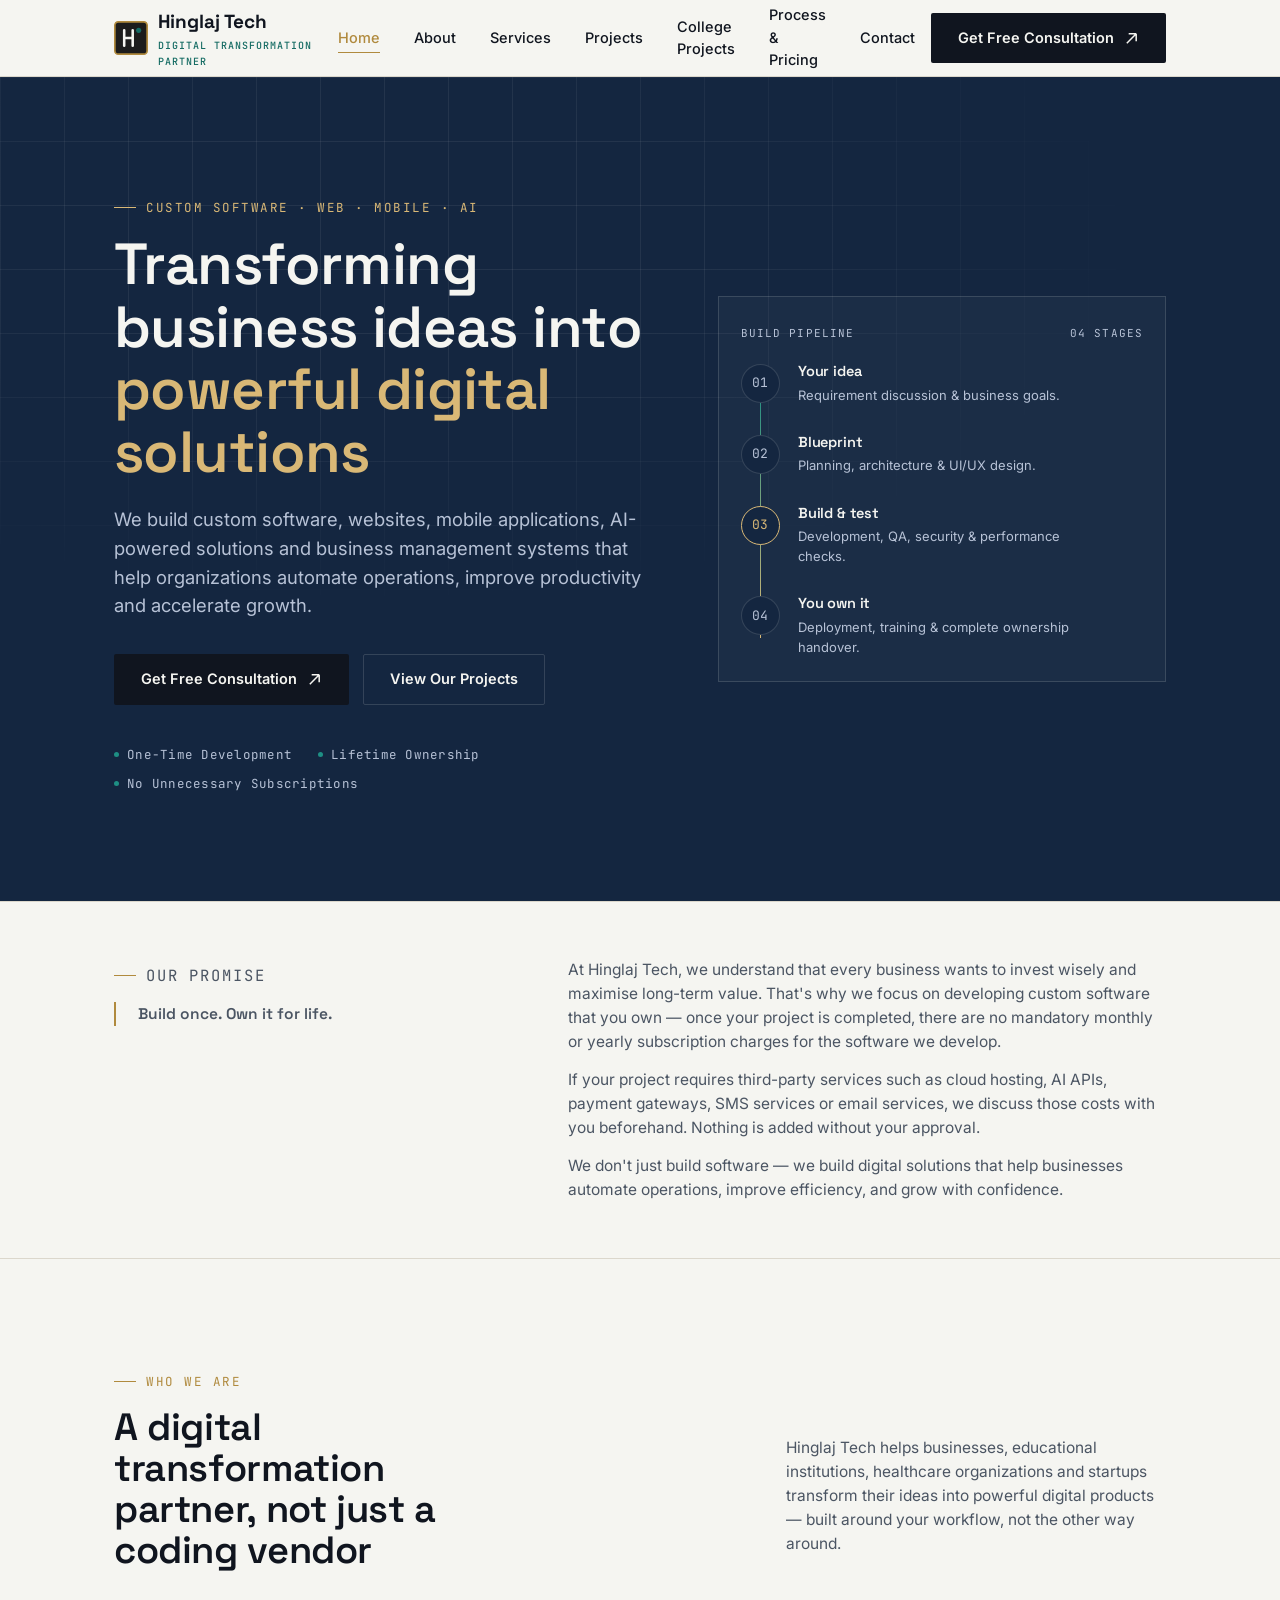
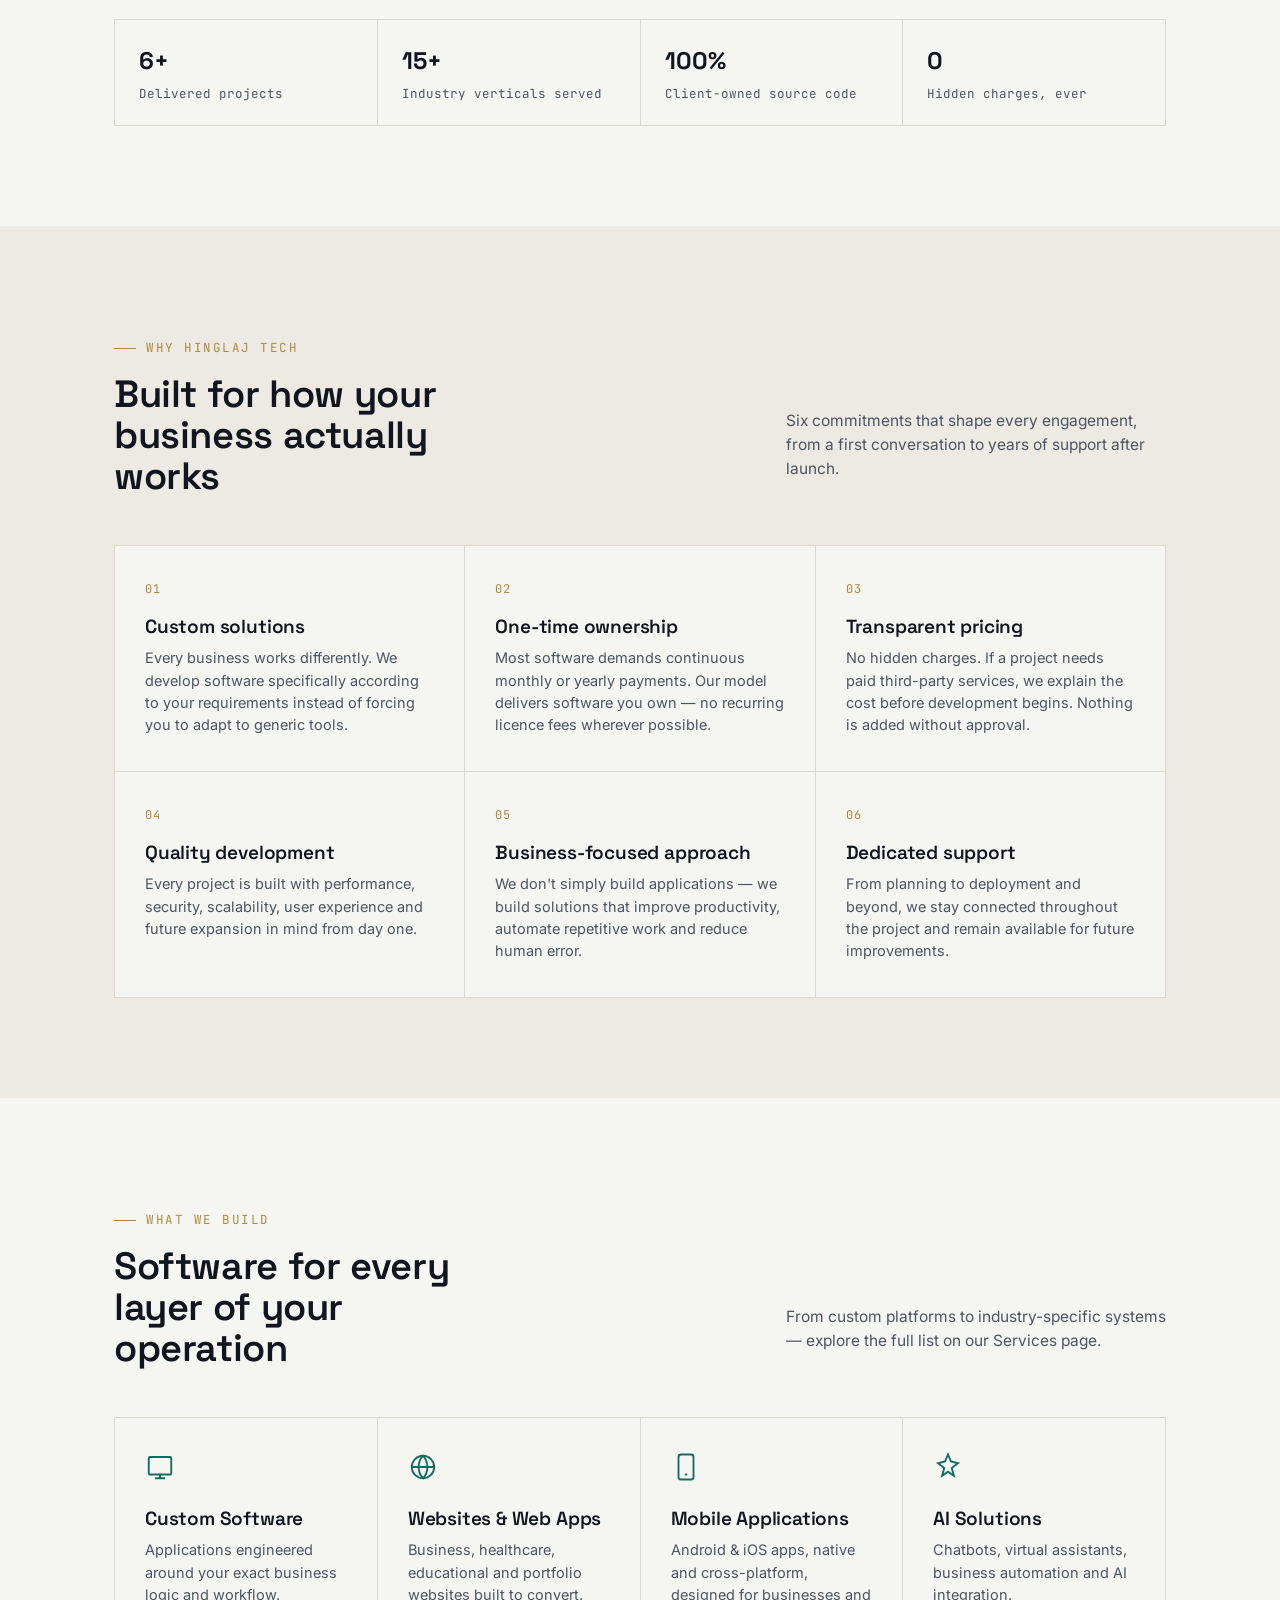
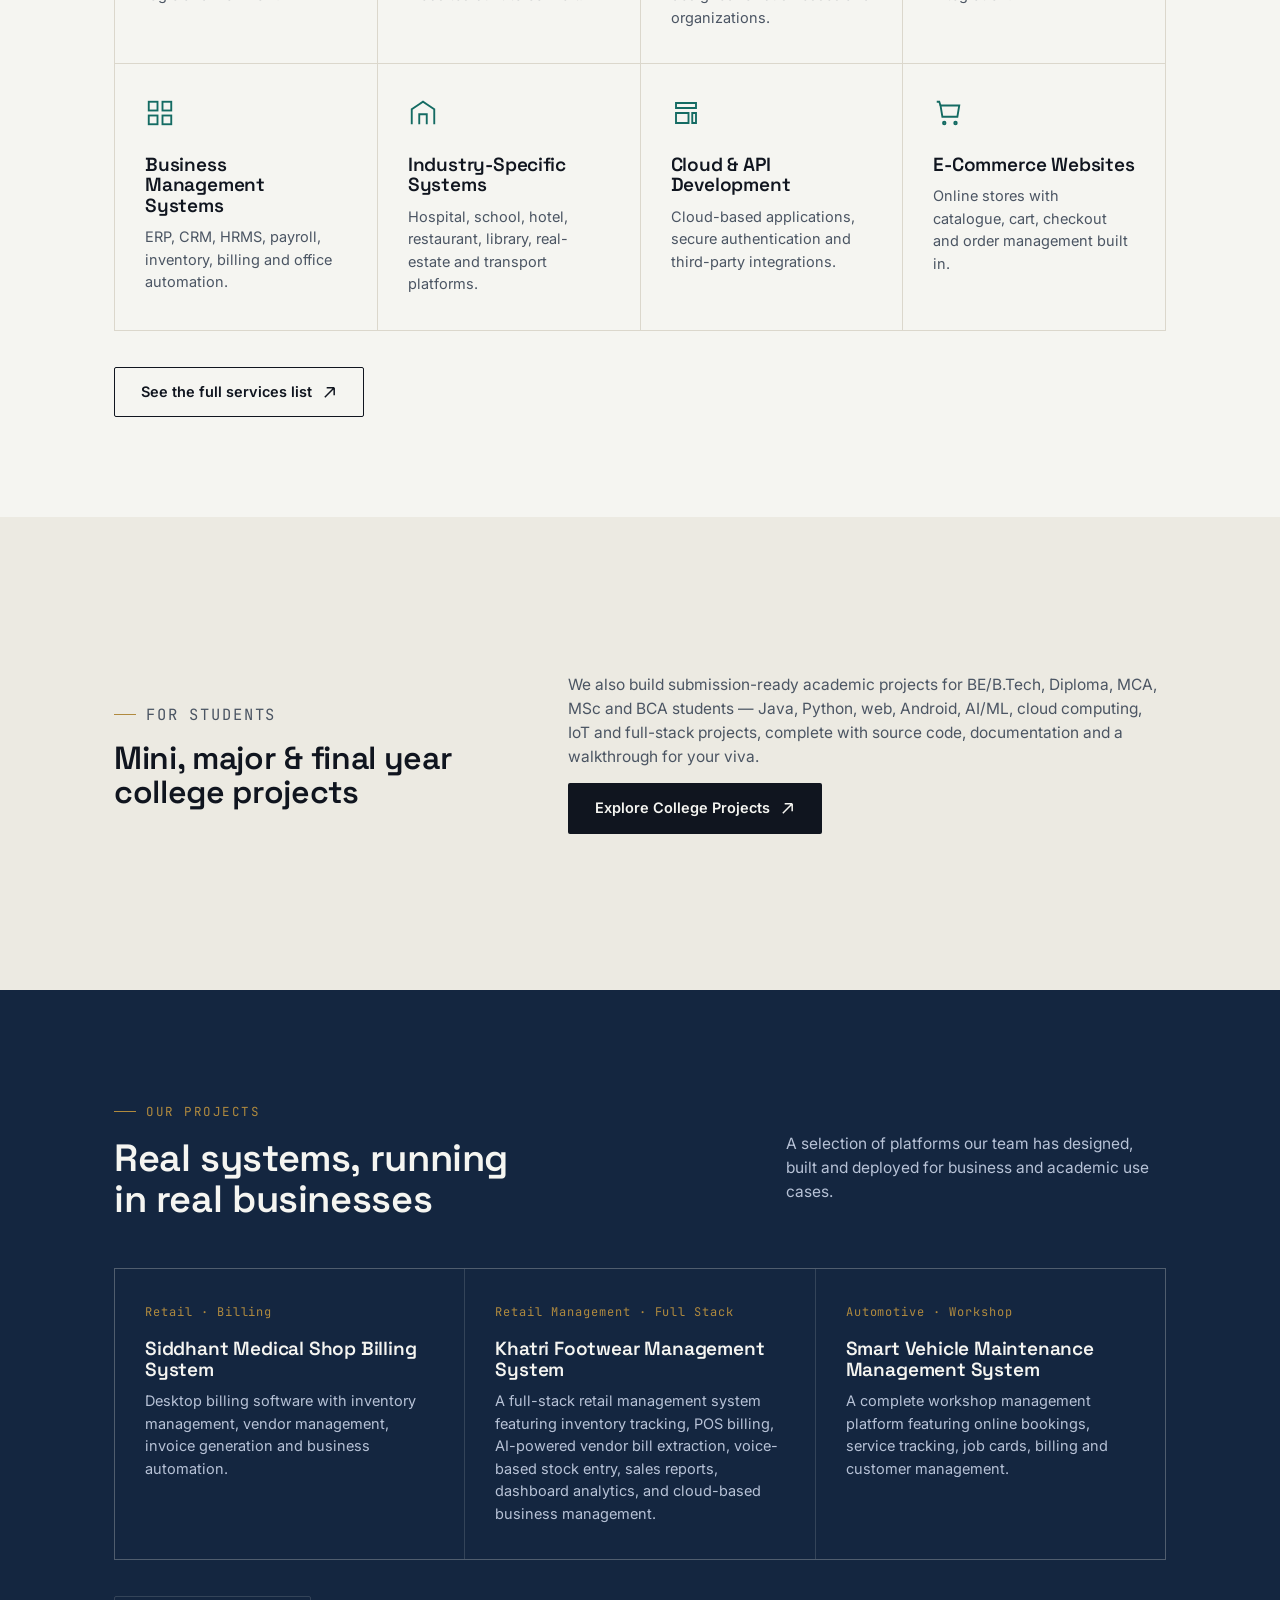
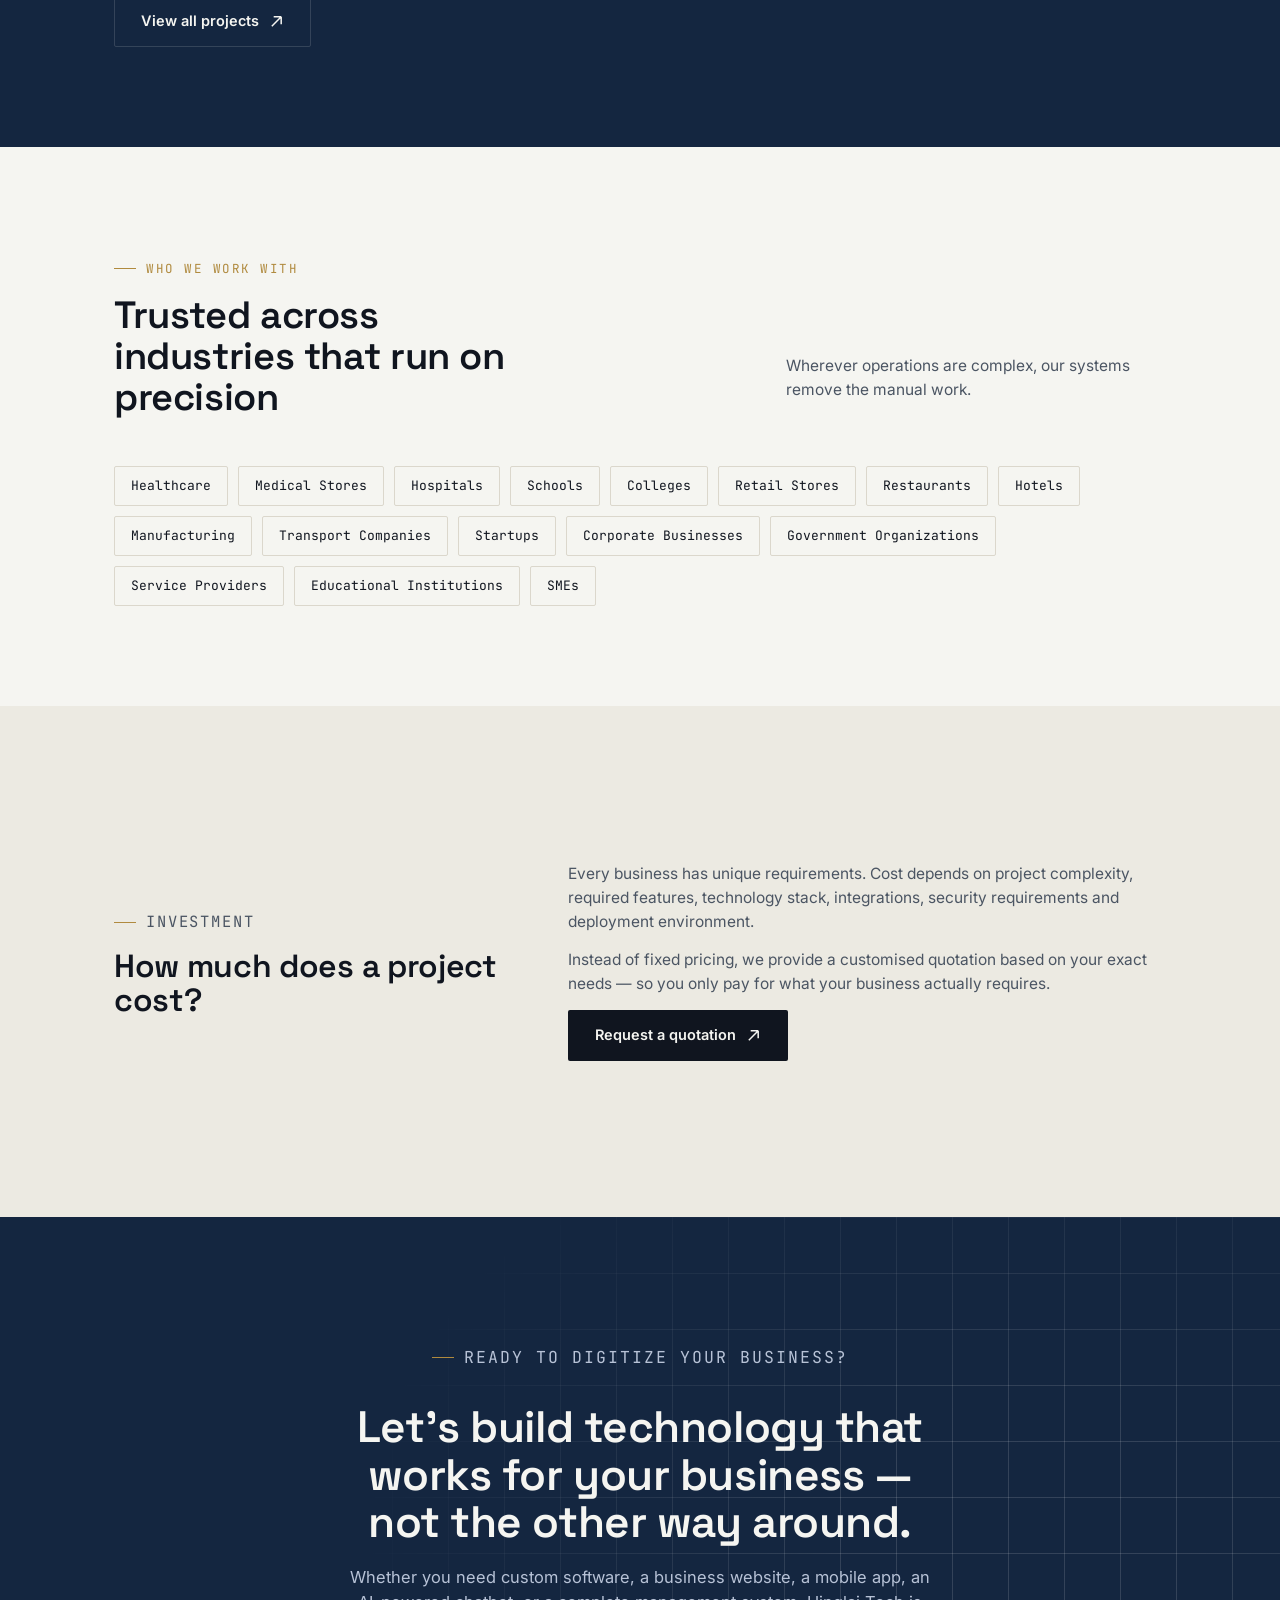
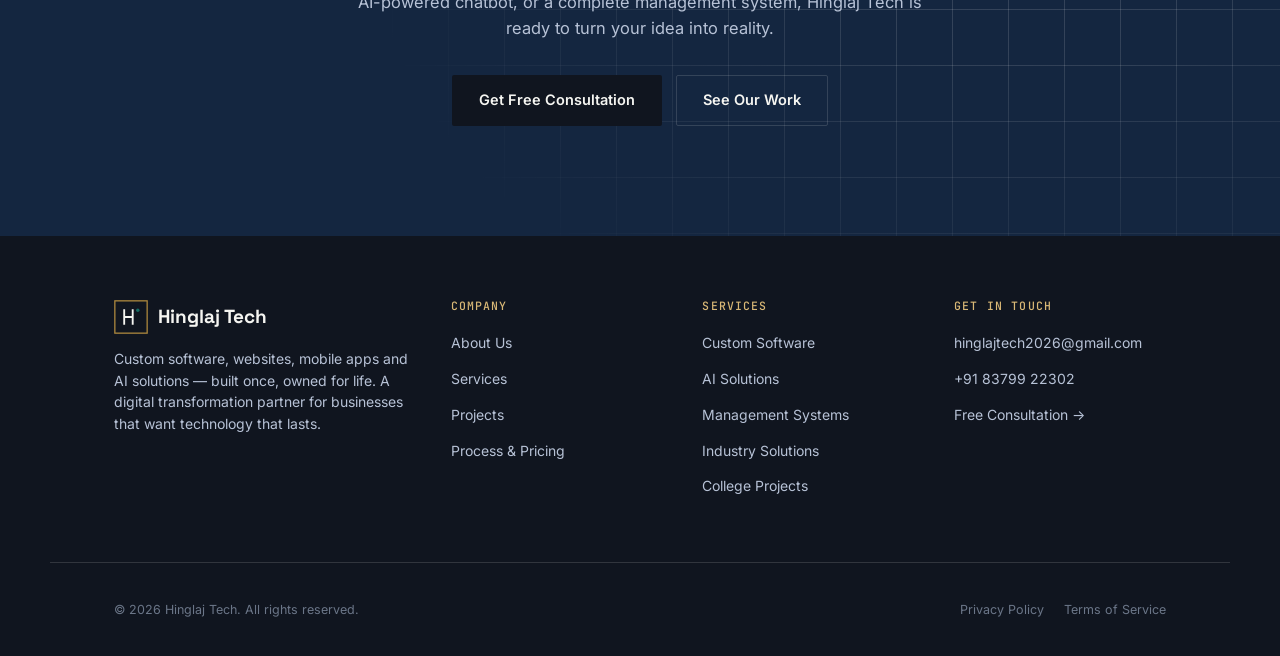
==== index.html @ 31761b55 "initial changes" ====
<!DOCTYPE html>
<html lang="en">
<head>
<meta charset="UTF-8">
<meta name="viewport" content="width=device-width, initial-scale=1.0">
<title>Hinglaj Tech | Custom Software, Web &amp; AI Development Company</title>
<meta name="description" content="Hinglaj Tech builds custom software, websites, mobile apps, AI solutions and business management systems. One-time development, lifetime ownership — no unnecessary subscriptions.">
<meta name="keywords" content="custom software development, business management system, ERP CRM HRMS, hospital management system, school management system, AI chatbot development, website development company India">
<link rel="canonical" href="https://www.hinglajtech.com/">
<meta name="robots" content="index, follow">
<meta name="theme-color" content="#142640">

<!-- Open Graph -->
<meta property="og:type" content="website">
<meta property="og:site_name" content="Hinglaj Tech">
<meta property="og:title" content="Hinglaj Tech | Custom Software, Web &amp; AI Development Company">
<meta property="og:description" content="Custom software, websites, mobile apps, AI solutions and business management systems — built once, owned for life.">
<meta property="og:url" content="https://www.hinglajtech.com/">
<meta property="og:image" content="https://www.hinglajtech.com/assets/img/og-cover.jpg">
<meta name="twitter:card" content="summary_large_image">
<meta name="twitter:title" content="Hinglaj Tech | Custom Software, Web &amp; AI Development Company">
<meta name="twitter:description" content="Custom software, websites, mobile apps, AI solutions and business management systems — built once, owned for life.">

<link rel="icon" type="image/svg+xml" href="assets/img/favicon.svg">
<link rel="preconnect" href="https://fonts.googleapis.com">
<link rel="preconnect" href="https://fonts.gstatic.com" crossorigin>
<link rel="stylesheet" href="assets/css/style.css">

<script type="application/ld+json">
{
  "@context": "https://schema.org",
  "@type": "LocalBusiness",
  "name": "Hinglaj Tech",
  "url": "https://www.hinglajtech.com/",
  "description": "Hinglaj Tech is a software development company building custom software, websites, mobile apps, AI solutions, business management systems and college projects for businesses, educational institutions, healthcare providers and students.",
  "email": "hinglajtech2026@gmail.com",
  "telephone": "+91-8379922302",
  "address": {
    "@type": "PostalAddress",
    "streetAddress": "Shree Ram, Tupe Galli, Ramanandnagar",
    "addressRegion": "Maharashtra",
    "postalCode": "416308",
    "addressCountry": "IN"
  },
  "sameAs": [],
  "makesOffer": [
    {"@type":"Offer","itemOffered":{"@type":"Service","name":"Custom Software Development"}},
    {"@type":"Offer","itemOffered":{"@type":"Service","name":"Website Development"}},
    {"@type":"Offer","itemOffered":{"@type":"Service","name":"Mobile Application Development"}},
    {"@type":"Offer","itemOffered":{"@type":"Service","name":"AI Solutions"}},
    {"@type":"Offer","itemOffered":{"@type":"Service","name":"Business Management Systems"}},
    {"@type":"Offer","itemOffered":{"@type":"Service","name":"College Project Development"}}
  ]
}
</script>
</head>
<body>
<a href="#main" class="skip-link">Skip to content</a>

<!-- ============ HEADER ============ -->
<header class="site-header">
  <div class="container nav">
<a href="index.html" class="brand" aria-label="Hinglaj Tech — home">
  <svg class="brand-mark" viewBox="0 0 40 40" xmlns="http://www.w3.org/2000/svg" aria-hidden="true">
    <!-- Background -->
    <rect x="1" y="1" width="38" height="38" rx="4"
          fill="#1C1C1C"
          stroke="#B08A3E"
          stroke-width="2"/>

    <!-- H -->
    <path d="M12 11V29M12 20H22M22 11V29"
          stroke="#F5F5F1"
          stroke-width="3"
          stroke-linecap="round"
          stroke-linejoin="round"/>

    <!-- Accent Dot -->
    <circle cx="29" cy="11" r="3" fill="#146B63"/>
  </svg>

  <span>
    Hinglaj Tech
    <small>Digital Transformation Partner</small>
  </span>
</a>
    <nav class="nav-links" id="nav-links" aria-label="Primary">
      <a href="index.html" aria-current="page">Home</a>
      <a href="about.html">About</a>
      <a href="services.html">Services</a>
      <a href="projects.html">Projects</a>
      <a href="college-projects.html">College Projects</a>
      <a href="process.html">Process &amp; Pricing</a>
      <a href="contact.html">Contact</a>
    </nav>
    <div class="nav-cta">
      <a href="contact.html" class="btn btn-primary">
        Get Free Consultation
        <svg viewBox="0 0 16 16" fill="none"><path d="M3 13L13 3M13 3H5M13 3V11" stroke="currentColor" stroke-width="1.6"/></svg>
      </a>
      <button class="nav-toggle" id="nav-toggle" aria-label="Toggle menu" aria-expanded="false" aria-controls="nav-links">
        <span></span>
      </button>
    </div>
  </div>
</header>

<main id="main">

  <!-- ============ HERO ============ -->
  <section class="hero">
    <div class="container hero-grid">
      <div>
        <p class="eyebrow hero-eyebrow">Custom Software · Web · Mobile · AI</p>
        <h1>Transforming business ideas into <em>powerful digital solutions</em></h1>
        <p class="lede">We build custom software, websites, mobile applications, AI-powered solutions and business management systems that help organizations automate operations, improve productivity and accelerate growth.</p>
        <div class="hero-actions">
          <a href="contact.html" class="btn btn-primary">
            Get Free Consultation
            <svg viewBox="0 0 16 16" fill="none"><path d="M3 13L13 3M13 3H5M13 3V11" stroke="currentColor" stroke-width="1.6"/></svg>
          </a>
          <a href="projects.html" class="btn btn-ghost btn-on-dark">View Our Projects</a>
        </div>
        <ul class="hero-tags">
          <li>One-Time Development</li>
          <li>Lifetime Ownership</li>
          <li>No Unnecessary Subscriptions</li>
        </ul>
      </div>

      <div class="pipeline reveal">
        <div class="pipeline-label"><span>Build pipeline</span><span>04 stages</span></div>
        <div class="pipeline-track">
          <div class="pipeline-line" aria-hidden="true"></div>
          <div class="pipeline-node">
            <div class="pipeline-dot">01</div>
            <div class="pipeline-body"><h4>Your idea</h4><p>Requirement discussion &amp; business goals.</p></div>
          </div>
          <div class="pipeline-node">
            <div class="pipeline-dot">02</div>
            <div class="pipeline-body"><h4>Blueprint</h4><p>Planning, architecture &amp; UI/UX design.</p></div>
          </div>
          <div class="pipeline-node">
            <div class="pipeline-dot">03</div>
            <div class="pipeline-body"><h4>Build &amp; test</h4><p>Development, QA, security &amp; performance checks.</p></div>
          </div>
          <div class="pipeline-node">
            <div class="pipeline-dot">04</div>
            <div class="pipeline-body"><h4>You own it</h4><p>Deployment, training &amp; complete ownership handover.</p></div>
          </div>
        </div>
      </div>
    </div>
  </section>

  <!-- ============ OUR PROMISE ============ -->
  <section class="promise">
    <div class="container promise-grid">
      <div class="reveal">
        <p class="eyebrow">Our promise</p>
        <p class="promise-figure">Build once. Own it for life.</p>
      </div>
      <div class="reveal">
        <p>At Hinglaj Tech, we understand that every business wants to invest wisely and maximise long-term value. That's why we focus on developing custom software that you own — once your project is completed, there are no mandatory monthly or yearly subscription charges for the software we develop.</p>
        <p>If your project requires third-party services such as cloud hosting, AI APIs, payment gateways, SMS services or email services, we discuss those costs with you beforehand. Nothing is added without your approval.</p>
        <p>We don't just build software — we build digital solutions that help businesses automate operations, improve efficiency, and grow with confidence.</p>
      </div>
    </div>
  </section>

  <!-- ============ ABOUT TEASER ============ -->
  <section class="section">
    <div class="container">
      <div class="section-head reveal">
        <div>
          <p class="eyebrow">Who we are</p>
          <h2>A digital transformation partner, not just a coding vendor</h2>
        </div>
        <p class="desc">Hinglaj Tech helps businesses, educational institutions, healthcare organizations and startups transform their ideas into powerful digital products — built around your workflow, not the other way around.</p>
      </div>
      <div class="trust-strip reveal">
        <div class="trust-item"><strong>6+</strong><span>Delivered projects</span></div>
        <div class="trust-item"><strong>15+</strong><span>Industry verticals served</span></div>
        <div class="trust-item"><strong>100%</strong><span>Client-owned source code</span></div>
        <div class="trust-item"><strong>0</strong><span>Hidden charges, ever</span></div>
      </div>
    </div>
  </section>

  <!-- ============ WHY CHOOSE US ============ -->
  <section class="section section-tint">
    <div class="container">
      <div class="section-head reveal">
        <div>
          <p class="eyebrow">Why Hinglaj Tech</p>
          <h2>Built for how your business actually works</h2>
        </div>
        <p class="desc">Six commitments that shape every engagement, from a first conversation to years of support after launch.</p>
      </div>
      <div class="grid grid-3 reveal-stagger">
        <div class="card">
          <span class="card-index">01</span>
          <h3>Custom solutions</h3>
          <p>Every business works differently. We develop software specifically according to your requirements instead of forcing you to adapt to generic tools.</p>
        </div>
        <div class="card">
          <span class="card-index">02</span>
          <h3>One-time ownership</h3>
          <p>Most software demands continuous monthly or yearly payments. Our model delivers software you own — no recurring licence fees wherever possible.</p>
        </div>
        <div class="card">
          <span class="card-index">03</span>
          <h3>Transparent pricing</h3>
          <p>No hidden charges. If a project needs paid third-party services, we explain the cost before development begins. Nothing is added without approval.</p>
        </div>
        <div class="card">
          <span class="card-index">04</span>
          <h3>Quality development</h3>
          <p>Every project is built with performance, security, scalability, user experience and future expansion in mind from day one.</p>
        </div>
        <div class="card">
          <span class="card-index">05</span>
          <h3>Business-focused approach</h3>
          <p>We don't simply build applications — we build solutions that improve productivity, automate repetitive work and reduce human error.</p>
        </div>
        <div class="card">
          <span class="card-index">06</span>
          <h3>Dedicated support</h3>
          <p>From planning to deployment and beyond, we stay connected throughout the project and remain available for future improvements.</p>
        </div>
      </div>
    </div>
  </section>

  <!-- ============ WHAT WE BUILD ============ -->
  <section class="section">
    <div class="container">
      <div class="section-head reveal">
        <div>
          <p class="eyebrow">What we build</p>
          <h2>Software for every layer of your operation</h2>
        </div>
        <p class="desc">From custom platforms to industry-specific systems — explore the full list on our Services page.</p>
      </div>
      <div class="grid grid-4 reveal-stagger">
        <div class="card">
          <svg class="card-icon" viewBox="0 0 24 24" fill="none" stroke="currentColor" stroke-width="1.5"><rect x="3" y="4" width="18" height="14" rx="1"/><path d="M8 21h8M12 18v3"/></svg>
          <h3>Custom Software</h3>
          <p>Applications engineered around your exact business logic and workflow.</p>
        </div>
        <div class="card">
          <svg class="card-icon" viewBox="0 0 24 24" fill="none" stroke="currentColor" stroke-width="1.5"><circle cx="12" cy="12" r="9"/><path d="M3 12h18M12 3c2.5 2.5 3.5 6 3.5 9s-1 6.5-3.5 9c-2.5-2.5-3.5-6-3.5-9s1-6.5 3.5-9z"/></svg>
          <h3>Websites &amp; Web Apps</h3>
          <p>Business, healthcare, educational and portfolio websites built to convert.</p>
        </div>
        <div class="card">
          <svg class="card-icon" viewBox="0 0 24 24" fill="none" stroke="currentColor" stroke-width="1.5"><rect x="6" y="2" width="12" height="20" rx="2"/><path d="M11 18h2"/></svg>
          <h3>Mobile Applications</h3>
          <p>Android &amp; iOS apps, native and cross-platform, designed for businesses and organizations.</p>
        </div>
        <div class="card">
          <svg class="card-icon" viewBox="0 0 24 24" fill="none" stroke="currentColor" stroke-width="1.5"><path d="M12 2l2.4 5.5L20 9l-5 3.8 1.7 6.2L12 15.8 7.3 19l1.7-6.2L4 9l5.6-1.5L12 2z"/></svg>
          <h3>AI Solutions</h3>
          <p>Chatbots, virtual assistants, business automation and AI integration.</p>
        </div>
        <div class="card">
          <svg class="card-icon" viewBox="0 0 24 24" fill="none" stroke="currentColor" stroke-width="1.5"><rect x="3" y="3" width="7" height="7"/><rect x="14" y="3" width="7" height="7"/><rect x="3" y="14" width="7" height="7"/><rect x="14" y="14" width="7" height="7"/></svg>
          <h3>Business Management Systems</h3>
          <p>ERP, CRM, HRMS, payroll, inventory, billing and office automation.</p>
        </div>
        <div class="card">
          <svg class="card-icon" viewBox="0 0 24 24" fill="none" stroke="currentColor" stroke-width="1.5"><path d="M3 21V9l9-6 9 6v12"/><path d="M9 21v-8h6v8"/></svg>
          <h3>Industry-Specific Systems</h3>
          <p>Hospital, school, hotel, restaurant, library, real-estate and transport platforms.</p>
        </div>
        <div class="card">
          <svg class="card-icon" viewBox="0 0 24 24" fill="none" stroke="currentColor" stroke-width="1.5"><path d="M4 4h16v4H4zM4 12h10v8H4zM17 12h3v8h-3z"/></svg>
          <h3>Cloud &amp; API Development</h3>
          <p>Cloud-based applications, secure authentication and third-party integrations.</p>
        </div>
        <div class="card">
          <svg class="card-icon" viewBox="0 0 24 24" fill="none" stroke="currentColor" stroke-width="1.5"><path d="M6 6h15l-1.5 9h-12z"/><circle cx="9" cy="20" r="1"/><circle cx="18" cy="20" r="1"/><path d="M3 3h2l1 3"/></svg>
          <h3>E-Commerce Websites</h3>
          <p>Online stores with catalogue, cart, checkout and order management built in.</p>
        </div>
        
      </div>
      <div style="margin-top:36px;">
        <a href="services.html" class="btn btn-ghost">See the full services list
          <svg viewBox="0 0 16 16" fill="none"><path d="M3 13L13 3M13 3H5M13 3V11" stroke="currentColor" stroke-width="1.6"/></svg>
        </a>
      </div>
    </div>
  </section>

  <!-- ============ COLLEGE PROJECTS TEASER ============ -->
  <section class="section section-tint">
    <div class="container promise-grid" style="align-items:center;">
      <div class="reveal">
        <p class="eyebrow">For students</p>
        <h2 style="font-size:clamp(24px,2.8vw,32px);">Mini, major &amp; final year college projects</h2>
      </div>
      <div class="reveal">
        <p>We also build submission-ready academic projects for BE/B.Tech, Diploma, MCA, MSc and BCA students — Java, Python, web, Android, AI/ML, cloud computing, IoT and full-stack projects, complete with source code, documentation and a walkthrough for your viva.</p>
        <a href="college-projects.html" class="btn btn-primary">Explore College Projects
          <svg viewBox="0 0 16 16" fill="none"><path d="M3 13L13 3M13 3H5M13 3V11" stroke="currentColor" stroke-width="1.6"/></svg>
        </a>
      </div>
    </div>
  </section>

  <!-- ============ FEATURED PROJECTS ============ -->
  <section class="section section-dark">
    <div class="container">
      <div class="section-head reveal">
        <div>
          <p class="eyebrow">Our projects</p>
          <h2>Real systems, running in real businesses</h2>
        </div>
        <p class="desc">A selection of platforms our team has designed, built and deployed for business and academic use cases.</p>
      </div>
      <div class="grid grid-3 reveal-stagger">
        <div class="card">
          <span class="card-index">Retail · Billing</span>
          <h3>Siddhant Medical Shop Billing System</h3>
          <p>Desktop billing software with inventory management, vendor management, invoice generation and business automation.</p>
        </div>

        <div class="card">
          <span class="card-index">Retail Management · Full Stack</span>
          <h3>Khatri Footwear Management System</h3>
          <p>A full-stack retail management system featuring inventory tracking, POS billing, AI-powered vendor bill extraction, voice-based stock entry, sales reports, dashboard analytics, and cloud-based business management.</p>
        </div>
        <div class="card">
          <span class="card-index">Automotive · Workshop</span>
          <h3>Smart Vehicle Maintenance Management System</h3>
          <p>A complete workshop management platform featuring online bookings, service tracking, job cards, billing and customer management.</p>
        </div>
        
      </div>
      <div style="margin-top:36px;">
        <a href="projects.html" class="btn btn-ghost btn-on-dark">View all projects
          <svg viewBox="0 0 16 16" fill="none"><path d="M3 13L13 3M13 3H5M13 3V11" stroke="currentColor" stroke-width="1.6"/></svg>
        </a>
      </div>
    </div>
  </section>

  <!-- ============ WHO WE WORK WITH ============ -->
  <section class="section">
    <div class="container">
      <div class="section-head reveal">
        <div>
          <p class="eyebrow">Who we work with</p>
          <h2>Trusted across industries that run on precision</h2>
        </div>
        <p class="desc">Wherever operations are complex, our systems remove the manual work.</p>
      </div>
      <div class="tag-cloud reveal">
        <span class="tag-pill">Healthcare</span>
        <span class="tag-pill">Medical Stores</span>
        <span class="tag-pill">Hospitals</span>
        <span class="tag-pill">Schools</span>
        <span class="tag-pill">Colleges</span>
        <span class="tag-pill">Retail Stores</span>
        <span class="tag-pill">Restaurants</span>
        <span class="tag-pill">Hotels</span>
        <span class="tag-pill">Manufacturing</span>
        <span class="tag-pill">Transport Companies</span>
        <span class="tag-pill">Startups</span>
        <span class="tag-pill">Corporate Businesses</span>
        <span class="tag-pill">Government Organizations</span>
        <span class="tag-pill">Service Providers</span>
        <span class="tag-pill">Educational Institutions</span>
        <span class="tag-pill">SMEs</span>
      </div>
    </div>
  </section>

  <!-- ============ PRICING TEASER ============ -->
  <section class="section section-tint">
    <div class="container promise-grid" style="align-items:center;">
      <div class="reveal">
        <p class="eyebrow">Investment</p>
        <h2 style="font-size:clamp(24px,2.8vw,32px);">How much does a project cost?</h2>
      </div>
      <div class="reveal">
        <p>Every business has unique requirements. Cost depends on project complexity, required features, technology stack, integrations, security requirements and deployment environment.</p>
        <p>Instead of fixed pricing, we provide a customised quotation based on your exact needs — so you only pay for what your business actually requires.</p>
        <a href="contact.html" class="btn btn-primary">Request a quotation
          <svg viewBox="0 0 16 16" fill="none"><path d="M3 13L13 3M13 3H5M13 3V11" stroke="currentColor" stroke-width="1.6"/></svg>
        </a>
      </div>
    </div>
  </section>

  <!-- ============ CTA ============ -->
  <section class="cta-band">
    <div class="container cta-inner reveal">
      <p class="eyebrow" style="justify-content:center;">Ready to digitize your business?</p>
      <h2>Let's build technology that works for your business — not the other way around.</h2>
      <p>Whether you need custom software, a business website, a mobile app, an AI-powered chatbot, or a complete management system, Hinglaj Tech is ready to turn your idea into reality.</p>
      <div class="cta-actions">
        <a href="contact.html" class="btn btn-primary">Get Free Consultation</a>
        <a href="projects.html" class="btn btn-ghost btn-on-dark">See Our Work</a>
      </div>
    </div>
  </section>

</main>

<!-- ============ FOOTER ============ -->
<footer class="site-footer">
  <div class="container footer-top">
    <div class="footer-brand">
      <a href="index.html" class="brand">
        <svg class="brand-mark" viewBox="0 0 40 40" fill="none" xmlns="http://www.w3.org/2000/svg" aria-hidden="true">
          <rect x="1" y="1" width="38" height="38" stroke="#B08A3E" stroke-width="1.5"/>
          <path d="M12 28V12M12 20H22M22 12V28" stroke="#F5F5F1" stroke-width="2.2" stroke-linecap="square"/>
          <circle cx="28" cy="12" r="2" fill="#146B63"/>
        </svg>
        <span>Hinglaj Tech</span>
      </a>
      <p>Custom software, websites, mobile apps and AI solutions — built once, owned for life. A digital transformation partner for businesses that want technology that lasts.</p>
    </div>
    <div class="footer-col">
      <h4>Company</h4>
      <ul>
        <li><a href="about.html">About Us</a></li>
        <li><a href="services.html">Services</a></li>
        <li><a href="projects.html">Projects</a></li>
        <li><a href="process.html">Process &amp; Pricing</a></li>
      </ul>
    </div>
    <div class="footer-col">
      <h4>Services</h4>
      <ul>
        <li><a href="services.html#software">Custom Software</a></li>
        <li><a href="services.html#ai">AI Solutions</a></li>
        <li><a href="services.html#management">Management Systems</a></li>
        <li><a href="services.html#industry">Industry Solutions</a></li>
        <li><a href="college-projects.html">College Projects</a></li>
      </ul>
    </div>
    <div class="footer-col">
      <h4>Get in touch</h4>
      <ul>
        <li><a href="mailto:hinglajtech2026@gmail.com">hinglajtech2026@gmail.com</a></li>
        <li><a href="tel:+918379922302">+91 83799 22302</a></li>
        <li><a href="contact.html">Free Consultation →</a></li>
      </ul>
    </div>
  </div>
  <div class="container footer-bottom">
    <p>&copy; <span data-year>2026</span> Hinglaj Tech. All rights reserved.</p>
    <div class="footer-legal-links">
      <a href="privacy.html">Privacy Policy</a>
      <a href="terms.html">Terms of Service</a>
    </div>
  </div>
</footer>

<script src="assets/js/main.js" defer></script>
</body>
</html>
---- assets/css/style.css ----
/* ============================================================
   HINGLAJ TECH — DESIGN SYSTEM
   Motif: blueprint / build-pipeline. Ownership over rent.
   ============================================================ */

@import url('https://fonts.googleapis.com/css2?family=Space+Grotesk:wght@400;500;600;700&family=Inter:wght@400;500;600;700;800&family=JetBrains+Mono:wght@400;500;600&display=swap');

:root{
  /* --- color tokens --- */
  --ink:        #10151F;   /* near-black navy, primary text */
  --navy:       #142640;   /* deep navy, dark sections */
  --navy-2:     #1B3358;   /* lighter navy for gradients/edges */
  --paper:      #F5F5F1;   /* warm-cool paper background */
  --paper-2:    #ECEAE2;   /* slightly deeper paper for cards */
  --brass:      #B08A3E;   /* accent — ownership / premium */
  --brass-light:#D9B876;
  --teal:       #146B63;   /* secondary accent — growth / build */
  --teal-light: #1E8F84;
  --line:       #DBD7CC;   /* hairline borders on paper */
  --line-dark:  rgba(245,245,241,0.14); /* hairline borders on navy */
  --slate:      #4B5563;   /* muted body text on paper */
  --slate-lt:   #B7C2D6;   /* muted body text on navy */
  --danger:     #B3432B;
  --success:    #1E7A4C;

  /* --- type --- */
  --f-display: 'Space Grotesk', 'Segoe UI', system-ui, sans-serif;
  --f-body:    'Inter', 'Segoe UI', system-ui, sans-serif;
  --f-mono:    'JetBrains Mono', ui-monospace, 'SFMono-Regular', Menlo, monospace;

  /* --- scale --- */
  --radius: 3px;
  --container: 1180px;
  --gutter: clamp(20px, 5vw, 64px);

  --ease: cubic-bezier(.16,.84,.32,1);
}

*,*::before,*::after{ box-sizing:border-box; }
html{ scroll-behavior:smooth; }
@media (prefers-reduced-motion: reduce){
  html{ scroll-behavior:auto; }
  *,*::before,*::after{ animation-duration:0.001ms !important; animation-iteration-count:1 !important; transition-duration:0.001ms !important; scroll-behavior:auto !important; }
}

body{
  margin:0;
  font-family:var(--f-body);
  color:var(--ink);
  background:var(--paper);
  -webkit-font-smoothing:antialiased;
  line-height:1.55;
}

img{ max-width:100%; display:block; }
a{ color:inherit; text-decoration:none; }
ul{ margin:0; padding:0; list-style:none; }
button{ font-family:inherit; cursor:pointer; }

h1,h2,h3,h4{
  font-family:var(--f-display);
  font-weight:600;
  line-height:1.08;
  margin:0;
  letter-spacing:-0.01em;
}

.container{
  max-width:var(--container);
  margin-inline:auto;
  padding-inline:var(--gutter);
}

/* --- skip link (a11y) --- */
.skip-link{
  position:absolute; left:-9999px; top:0; background:var(--brass); color:var(--ink);
  padding:12px 20px; z-index:1000; font-weight:600; font-family:var(--f-mono); font-size:13px;
}
.skip-link:focus{ left:16px; top:16px; }

/* --- focus states --- */
a:focus-visible, button:focus-visible, input:focus-visible, textarea:focus-visible, select:focus-visible{
  outline:2px solid var(--brass); outline-offset:3px;
}

/* ============ EYEBROW / LABEL ============ */
.eyebrow{
  font-family:var(--f-mono);
  font-size:12.5px;
  letter-spacing:0.12em;
  text-transform:uppercase;
  color:var(--brass);
  display:inline-flex;
  align-items:center;
  gap:10px;
  margin-bottom:16px;
}
.eyebrow::before{
  content:''; width:22px; height:1px; background:var(--brass);
}

/* ============ HEADER / NAV ============ */
.site-header{
  position:sticky; top:0; z-index:500;
  background:rgba(245,245,241,0.88);
  backdrop-filter:blur(10px);
  -webkit-backdrop-filter:blur(10px);
  border-bottom:1px solid var(--line);
}
.nav{
  display:flex; align-items:center; justify-content:space-between;
  height:76px;
}
.brand{
  display:flex; align-items:center; gap:10px;
  font-family:var(--f-display); font-weight:700; font-size:19px; color:var(--ink);
}
.brand-mark{
  width:34px; height:34px; flex:none;
}
.brand small{
  display:block; font-family:var(--f-mono); font-weight:500; font-size:10px;
  letter-spacing:0.1em; color:var(--teal); text-transform:uppercase; margin-top:2px;
}
.nav-links{
  display:flex; align-items:center; gap:2px;
}
.nav-links a{
  font-size:14.5px; font-weight:500; padding:10px 16px; border-radius:2px;
  color:var(--ink); position:relative; transition:color .2s var(--ease);
}
.nav-links a::after{
  content:''; position:absolute; left:16px; right:16px; bottom:6px; height:1px;
  background:var(--brass); transform:scaleX(0); transform-origin:left; transition:transform .25s var(--ease);
}
.nav-links a:hover::after, .nav-links a[aria-current="page"]::after{ transform:scaleX(1); }
.nav-links a[aria-current="page"]{ color:var(--brass); }

.nav-cta{
  display:flex; align-items:center; gap:14px;
}
.nav-toggle{
  display:none; background:none; border:1px solid var(--line); width:44px; height:44px;
  align-items:center; justify-content:center; border-radius:2px;
}
.nav-toggle span, .nav-toggle span::before, .nav-toggle span::after{
  content:''; display:block; width:18px; height:1.5px; background:var(--ink); position:relative; transition:.25s var(--ease);
}
.nav-toggle span::before{ position:absolute; top:-6px; }
.nav-toggle span::after{ position:absolute; top:6px; }

/* ============ BUTTONS ============ */
.btn{
  display:inline-flex; align-items:center; justify-content:center; gap:10px;
  font-family:var(--f-body); font-weight:600; font-size:14.5px;
  padding:13px 26px; border-radius:2px; border:1px solid transparent;
  transition:transform .2s var(--ease), background .2s var(--ease), border-color .2s var(--ease), color .2s var(--ease);
  white-space:nowrap;
}
.btn-primary{
  background:var(--ink); color:var(--paper);
}
.btn-primary:hover{ background:var(--brass); color:var(--ink); transform:translateY(-2px); }
.btn-ghost{
  border-color:var(--ink); color:var(--ink); background:transparent;
}
.btn-ghost:hover{ border-color:var(--brass); color:var(--brass); transform:translateY(-2px); }
.btn-on-dark{ border-color:var(--line-dark); color:var(--paper); }
.btn-on-dark:hover{ border-color:var(--brass); color:var(--brass-light); }
.btn-block{ width:100%; }
.btn svg{ width:15px; height:15px; transition:transform .2s var(--ease); }
.btn:hover svg{ transform:translate(3px,-3px); }

/* ============ HERO ============ */
.hero{
  position:relative; overflow:hidden;
  background:var(--navy);
  color:var(--paper);
  padding-top:clamp(56px, 9vw, 108px);
  padding-bottom:clamp(56px, 9vw, 108px);
}
.hero::before{
  /* blueprint grid */
  content:''; position:absolute; inset:0; opacity:0.5;
  background-image:
    linear-gradient(var(--line-dark) 1px, transparent 1px),
    linear-gradient(90deg, var(--line-dark) 1px, transparent 1px);
  background-size:64px 64px;
  mask-image:radial-gradient(ellipse 80% 60% at 30% 20%, black 30%, transparent 75%);
}
.hero-grid{
  position:relative; z-index:2;
  display:grid; grid-template-columns:1.1fr 0.9fr; gap:56px; align-items:center;
}
.hero-eyebrow{ color:var(--brass-light); }
.hero-eyebrow::before{ background:var(--brass-light); }
.hero h1{
  font-size:clamp(34px, 4.6vw, 58px); color:var(--paper); max-width:16ch;
}
.hero h1 em{ font-style:normal; color:var(--brass-light); }
.hero p.lede{
  font-size:clamp(16px, 1.6vw, 18.5px); color:var(--slate-lt); max-width:52ch; margin-top:22px;
}
.hero-actions{ display:flex; gap:14px; flex-wrap:wrap; margin-top:34px; }
.hero-tags{
  display:flex; flex-wrap:wrap; gap:10px 26px; margin-top:40px;
  font-family:var(--f-mono); font-size:12.5px; color:var(--slate-lt); letter-spacing:0.02em;
}
.hero-tags li{ display:flex; align-items:center; gap:8px; }
.hero-tags li::before{ content:''; width:5px; height:5px; background:var(--teal-light); border-radius:50%; }

/* --- pipeline diagram (signature element) --- */
.pipeline{
  position:relative; z-index:2;
  border:1px solid var(--line-dark); background:rgba(255,255,255,0.03);
  padding:28px 22px 24px;
}
.pipeline-label{
  font-family:var(--f-mono); font-size:11px; letter-spacing:0.1em; text-transform:uppercase;
  color:var(--slate-lt); margin-bottom:22px; display:flex; justify-content:space-between;
}
.pipeline-track{ position:relative; }
.pipeline-line{
  position:absolute; left:19px; top:19px; bottom:19px; width:1.5px;
  background:linear-gradient(var(--teal-light), var(--brass-light));
  transform-origin:top; transform:scaleY(0); transition:transform 1.4s var(--ease);
}
.pipeline.in-view .pipeline-line{ transform:scaleY(1); }
.pipeline-node{
  display:flex; align-items:flex-start; gap:18px; position:relative;
  padding-bottom:30px;
}
.pipeline-node:last-child{ padding-bottom:0; }
.pipeline-dot{
  flex:none; width:39px; height:39px; border-radius:50%;
  border:1.5px solid var(--line-dark); background:var(--navy);
  display:flex; align-items:center; justify-content:center;
  font-family:var(--f-mono); font-size:13px; color:var(--slate-lt); position:relative; z-index:2;
  opacity:0; transform:scale(.6); transition:opacity .5s var(--ease), transform .5s var(--ease), border-color .5s var(--ease), color .5s var(--ease);
}
.pipeline.in-view .pipeline-dot{ opacity:1; transform:scale(1); }
.pipeline-node:nth-child(1) .pipeline-dot{ transition-delay:.15s; }
.pipeline-node:nth-child(2) .pipeline-dot{ transition-delay:.5s; }
.pipeline-node:nth-child(3) .pipeline-dot{ transition-delay:.85s; }
.pipeline-node:nth-child(4) .pipeline-dot{ transition-delay:1.2s; border-color:var(--brass-light); color:var(--brass-light); }
.pipeline-body h4{ font-size:14.5px; color:var(--paper); font-weight:600; }
.pipeline-body p{ font-size:13px; color:var(--slate-lt); margin:5px 0 0; max-width:34ch; }

/* ============ SECTIONS ============ */
.section{ padding-block:clamp(56px, 8vw, 100px); }
.section-dark{ background:var(--navy); color:var(--paper); }
.section-tint{ background:var(--paper-2); }
.section-head{
  display:flex; justify-content:space-between; align-items:flex-end; gap:40px;
  margin-bottom:48px; flex-wrap:wrap;
}
.section-head h2{ font-size:clamp(26px, 3.2vw, 38px); max-width:16ch; }
.section-dark .section-head h2{ color:var(--paper); }
.section-head .desc{ max-width:38ch; color:var(--slate); font-size:15.5px; }
.section-dark .section-head .desc{ color:var(--slate-lt); }

.reveal{ opacity:0; transform:translateY(22px); transition:opacity .7s var(--ease), transform .7s var(--ease); }
.reveal.in-view{ opacity:1; transform:translateY(0); }
.reveal-stagger > *{ opacity:0; transform:translateY(18px); transition:opacity .6s var(--ease), transform .6s var(--ease); }
.reveal-stagger.in-view > *{ opacity:1; transform:translateY(0); }
.reveal-stagger.in-view > *:nth-child(1){ transition-delay:.02s; }
.reveal-stagger.in-view > *:nth-child(2){ transition-delay:.09s; }
.reveal-stagger.in-view > *:nth-child(3){ transition-delay:.16s; }
.reveal-stagger.in-view > *:nth-child(4){ transition-delay:.23s; }
.reveal-stagger.in-view > *:nth-child(5){ transition-delay:.30s; }
.reveal-stagger.in-view > *:nth-child(6){ transition-delay:.37s; }

/* ============ PROMISE BAND ============ */
.promise{
  border-top:1px solid var(--line); border-bottom:1px solid var(--line);
  background:var(--paper);
}
.promise-grid{
  display:grid; grid-template-columns:0.8fr 1.2fr; gap:56px; padding-block:56px; align-items:start;
}
.promise-grid p{ color:var(--slate); font-size:15.5px; margin:0 0 14px; }
.promise-grid p:last-child{ margin-bottom:0; }
.promise-figure{
  font-family:var(--f-display); font-weight:600; font-size:clamp(24px,2.6vw,32px);
  border-left:2px solid var(--brass); padding-left:22px; color:var(--ink);
}

/* ============ CARD GRIDS ============ */
.grid{ display:grid; gap:1px; background:var(--line); border:1px solid var(--line); }
.grid-3{ grid-template-columns:repeat(3,1fr); }
.grid-2{ grid-template-columns:repeat(2,1fr); }
.grid-4{ grid-template-columns:repeat(4,1fr); }

.card{
  background:var(--paper); padding:34px 30px; position:relative;
  transition:background .25s var(--ease);
}
.card:hover{ background:#fff; }
.card-index{
  font-family:var(--f-mono); font-size:12px; color:var(--brass); letter-spacing:0.08em; margin-bottom:18px; display:block;
}
.card h3{ font-size:19px; margin-bottom:10px; font-weight:600; }
.card p{ color:var(--slate); font-size:14.5px; margin:0; }
.card-icon{ width:30px; height:30px; margin-bottom:20px; color:var(--teal); }

.section-dark .grid{ background:var(--line-dark); border-color:var(--line-dark); }
.section-dark .card{ background:var(--navy); }
.section-dark .card:hover{ background:var(--navy-2); }
.section-dark .card h3{ color:var(--paper); }
.section-dark .card p{ color:var(--slate-lt); }

/* ============ SERVICES / WHAT WE BUILD ============ */
.svc-group{ margin-bottom:4px; }
.svc-group-head{
  display:flex; align-items:baseline; gap:16px; padding:22px 0 14px;
  border-bottom:1px solid var(--line);
}
.svc-group-head .tag{
  font-family:var(--f-mono); font-size:11px; color:var(--teal); letter-spacing:0.08em;
  border:1px solid var(--teal); padding:4px 9px; border-radius:2px; text-transform:uppercase; flex:none;
}
.svc-group-head h3{ font-size:20px; }
.svc-items{
  display:grid; grid-template-columns:repeat(3,1fr); gap:0;
}
.svc-items li{
  padding:16px 4px; border-bottom:1px solid var(--line); font-size:14.5px; color:var(--ink);
  display:flex; align-items:center; gap:10px;
}
.svc-items li::before{ content:'→'; color:var(--brass); font-family:var(--f-mono); font-size:13px; }

/* ============ PROJECTS ============ */
.proj-card{
  border:1px solid var(--line); background:var(--paper); padding:32px;
  display:flex; flex-direction:column; gap:16px; height:100%;
}
.proj-top{ display:flex; justify-content:space-between; align-items:flex-start; gap:16px; }
.proj-tag{
  font-family:var(--f-mono); font-size:11px; letter-spacing:0.08em; text-transform:uppercase;
  color:var(--teal); border:1px solid var(--teal); padding:4px 9px; border-radius:2px; flex:none;
}
.proj-card h3{ font-size:20px; }
.proj-card p{ color:var(--slate); font-size:14.5px; margin:0; flex:1; }
.proj-meta{
  display:flex; flex-wrap:wrap; gap:8px; font-family:var(--f-mono); font-size:11.5px; color:var(--brass);
  padding-top:14px; border-top:1px solid var(--line);
}

/* ============ PROCESS ============ */
.process-list{ counter-reset:step; }
.process-item{
  display:grid; grid-template-columns:90px 1fr; gap:28px; padding-block:30px;
  border-bottom:1px solid var(--line); position:relative;
}
.process-item:first-child{ border-top:1px solid var(--line); }
.process-num{
  font-family:var(--f-mono); font-size:13px; color:var(--brass); padding-top:4px;
}
.process-item h3{ font-size:21px; margin-bottom:8px; }
.process-item p{ color:var(--slate); font-size:15px; max-width:60ch; margin:0; }

/* ============ INDUSTRIES / TAGS CLOUD ============ */
.tag-cloud{ display:flex; flex-wrap:wrap; gap:10px; }
.tag-pill{
  font-family:var(--f-mono); font-size:13px; padding:9px 16px; border:1px solid var(--line);
  border-radius:2px; color:var(--ink); transition:border-color .2s var(--ease), color .2s var(--ease);
}
.section-dark .tag-pill{ border-color:var(--line-dark); color:var(--paper); }
.tag-pill:hover{ border-color:var(--brass); color:var(--brass); }

/* ============ CTA BAND ============ */
.cta-band{
  background:var(--navy); color:var(--paper); position:relative; overflow:hidden;
}
.cta-band::before{
  content:''; position:absolute; inset:0;
  background-image:linear-gradient(var(--line-dark) 1px, transparent 1px), linear-gradient(90deg, var(--line-dark) 1px, transparent 1px);
  background-size:56px 56px;
  mask-image:radial-gradient(ellipse 70% 100% at 80% 50%, black 20%, transparent 75%);
}
.cta-inner{
  position:relative; z-index:2; text-align:center; padding-block:clamp(60px,9vw,110px);
  max-width:720px; margin-inline:auto;
}
.cta-inner h2{ font-size:clamp(28px,4vw,44px); color:var(--paper); }
.cta-inner p{ color:var(--slate-lt); font-size:16.5px; margin:18px 0 34px; }
.cta-actions{ display:flex; gap:14px; justify-content:center; flex-wrap:wrap; }

/* ============ FOOTER ============ */
.site-footer{ background:var(--ink); color:var(--slate-lt); }
.footer-top{
  display:grid; grid-template-columns:1.4fr 1fr 1fr 1fr; gap:40px; padding-block:64px;
  border-bottom:1px solid var(--line-dark);
}
.footer-brand .brand{ color:var(--paper); margin-bottom:14px; }
.footer-brand p{ font-size:14px; max-width:34ch; color:var(--slate-lt); }
.footer-col h4{
  font-family:var(--f-mono); font-size:11.5px; letter-spacing:0.1em; text-transform:uppercase;
  color:var(--brass-light); margin-bottom:18px; font-weight:500;
}
.footer-col ul{ display:flex; flex-direction:column; gap:11px; }
.footer-col a{ font-size:14px; color:var(--slate-lt); transition:color .2s var(--ease); }
.footer-col a:hover{ color:var(--paper); }
.footer-bottom{
  display:flex; justify-content:space-between; align-items:center; padding-block:24px;
  font-size:12.5px; color:#6B7688; flex-wrap:wrap; gap:12px;
}
.footer-bottom a{ color:#6B7688; }
.footer-bottom a:hover{ color:var(--paper); }
.footer-legal-links{ display:flex; gap:20px; }

/* ============ PAGE HERO (inner pages) ============ */
.page-hero{
  background:var(--navy); color:var(--paper); padding-block:clamp(50px,7vw,84px);
  position:relative; overflow:hidden;
}
.page-hero::before{
  content:''; position:absolute; inset:0; opacity:0.45;
  background-image:linear-gradient(var(--line-dark) 1px, transparent 1px), linear-gradient(90deg, var(--line-dark) 1px, transparent 1px);
  background-size:56px 56px;
  mask-image:radial-gradient(ellipse 70% 100% at 20% 30%, black 20%, transparent 75%);
}
.page-hero-inner{ position:relative; z-index:2; max-width:760px; }
.page-hero h1{ font-size:clamp(30px,4vw,48px); color:var(--paper); }
.page-hero p{ color:var(--slate-lt); font-size:16.5px; margin-top:18px; max-width:56ch; }
.breadcrumb{
  font-family:var(--f-mono); font-size:12px; color:var(--slate-lt); margin-bottom:20px; letter-spacing:0.03em;
}
.breadcrumb a{ color:var(--brass-light); }
.breadcrumb a:hover{ text-decoration:underline; }

/* ============ MISSION/VISION SPLIT ============ */
.mv-grid{ display:grid; grid-template-columns:1fr 1fr; gap:1px; background:var(--line); border:1px solid var(--line); }
.mv-panel{ background:var(--paper); padding:40px 36px; }
.mv-panel .eyebrow{ margin-bottom:14px; }
.mv-panel p{ font-size:16px; color:var(--slate); margin:0; }

/* ============ CONTACT ============ */
.contact-grid{ display:grid; grid-template-columns:1fr 1.1fr; gap:1px; background:var(--line); border:1px solid var(--line); }
.contact-panel{ background:var(--paper); padding:44px 40px; }
.contact-info-item{ padding-block:22px; border-top:1px solid var(--line); }
.contact-info-item:first-child{ border-top:none; }
.contact-info-item h4{
  font-family:var(--f-mono); font-size:11px; letter-spacing:0.08em; text-transform:uppercase; color:var(--teal); margin-bottom:8px;
}
.contact-info-item p, .contact-info-item a{ font-size:15.5px; color:var(--ink); }

.form-row{ display:grid; grid-template-columns:1fr 1fr; gap:18px; }
.field{ margin-bottom:20px; }
.field label{
  display:block; font-family:var(--f-mono); font-size:11.5px; letter-spacing:0.06em; text-transform:uppercase;
  color:var(--slate); margin-bottom:8px;
}
.field input, .field select, .field textarea{
  width:100%; border:1px solid var(--line); background:#fff; padding:13px 14px; font-family:var(--f-body);
  font-size:14.5px; color:var(--ink); border-radius:2px; transition:border-color .2s var(--ease);
}
.field input:focus, .field select:focus, .field textarea:focus{ border-color:var(--brass); outline:none; }
.field textarea{ resize:vertical; min-height:120px; }
.field-hint{ font-size:12px; color:var(--slate); margin-top:6px; }
.form-note{
  display:flex; gap:10px; align-items:flex-start; font-size:13px; color:var(--slate); margin-top:18px;
  padding:14px 16px; background:var(--paper-2); border:1px solid var(--line);
}
.form-note svg{ width:16px; height:16px; flex:none; margin-top:2px; color:var(--teal); }
.form-status{ font-size:14px; margin-top:14px; font-family:var(--f-mono); display:none; }
.form-status.success{ color:var(--success); display:block; }
.form-status.error{ color:var(--danger); display:block; }

/* ============ TRUST STRIP ============ */
.trust-strip{
  display:flex; flex-wrap:wrap; gap:0; border:1px solid var(--line); background:var(--paper);
}
.trust-item{
  flex:1; min-width:180px; padding:22px 24px; border-right:1px solid var(--line);
  display:flex; flex-direction:column; gap:4px;
}
.trust-item:last-child{ border-right:none; }
.trust-item strong{ font-family:var(--f-display); font-size:24px; }
.trust-item span{ font-size:12.5px; color:var(--slate); font-family:var(--f-mono); }

/* ============ FAQ ============ */
.faq-item{ border-bottom:1px solid var(--line); }
.faq-item:first-child{ border-top:1px solid var(--line); }
.faq-q{
  width:100%; background:none; border:none; text-align:left; padding:22px 0;
  display:flex; justify-content:space-between; align-items:center; gap:20px;
  font-family:var(--f-display); font-size:17px; font-weight:600; color:var(--ink);
}
.faq-q .plus{ flex:none; width:20px; height:20px; position:relative; }
.faq-q .plus::before, .faq-q .plus::after{
  content:''; position:absolute; background:var(--brass); top:50%; left:50%; transform:translate(-50%,-50%);
}
.faq-q .plus::before{ width:14px; height:1.5px; }
.faq-q .plus::after{ width:1.5px; height:14px; transition:transform .25s var(--ease); }
.faq-item.open .faq-q .plus::after{ transform:translate(-50%,-50%) rotate(90deg) scale(0); }
.faq-a{ max-height:0; overflow:hidden; transition:max-height .35s var(--ease); }
.faq-a p{ color:var(--slate); font-size:14.5px; padding-bottom:22px; margin:0; max-width:64ch; }
.faq-item.open .faq-a{ max-height:400px; }

/* ============ 404 ============ */
.error-page{ text-align:center; padding-block:clamp(80px,14vw,140px); }
.error-page .code{ font-family:var(--f-mono); color:var(--brass); font-size:14px; letter-spacing:0.1em; }
.error-page h1{ font-size:clamp(32px,5vw,54px); margin:16px 0; }
.error-page p{ color:var(--slate); max-width:44ch; margin:0 auto 30px; }

/* ============ RESPONSIVE ============ */
@media (max-width:980px){
  .hero-grid{ grid-template-columns:1fr; }
  .promise-grid{ grid-template-columns:1fr; gap:24px; }
  .mv-grid{ grid-template-columns:1fr; }
  .contact-grid{ grid-template-columns:1fr; }
  .grid-3, .grid-4{ grid-template-columns:repeat(2,1fr); }
  .svc-items{ grid-template-columns:repeat(2,1fr); }
  .footer-top{ grid-template-columns:1fr 1fr; }
}
@media (max-width:720px){
  .nav-links{
    position:fixed; inset:76px 0 0 0; background:var(--paper); flex-direction:column; align-items:stretch;
    padding:20px var(--gutter); gap:4px; transform:translateX(100%); transition:transform .3s var(--ease);
    overflow-y:auto;
  }
  .nav-links.open{ transform:translateX(0); }
  .nav-links a{ padding:16px 4px; border-bottom:1px solid var(--line); font-size:16px; }
  .nav-links a::after{ display:none; }
  .nav-toggle{ display:flex; }
  .nav-cta .btn-primary{ display:none; }
  .nav-cta.open-cta{ display:none; }
  .grid-3, .grid-4, .grid-2{ grid-template-columns:1fr; }
  .svc-items{ grid-template-columns:1fr; }
  .process-item{ grid-template-columns:1fr; gap:10px; }
  .footer-top{ grid-template-columns:1fr; padding-block:44px; }
  .form-row{ grid-template-columns:1fr; }
  .footer-bottom{ flex-direction:column; align-items:flex-start; }
  .trust-item{ min-width:130px; }
}
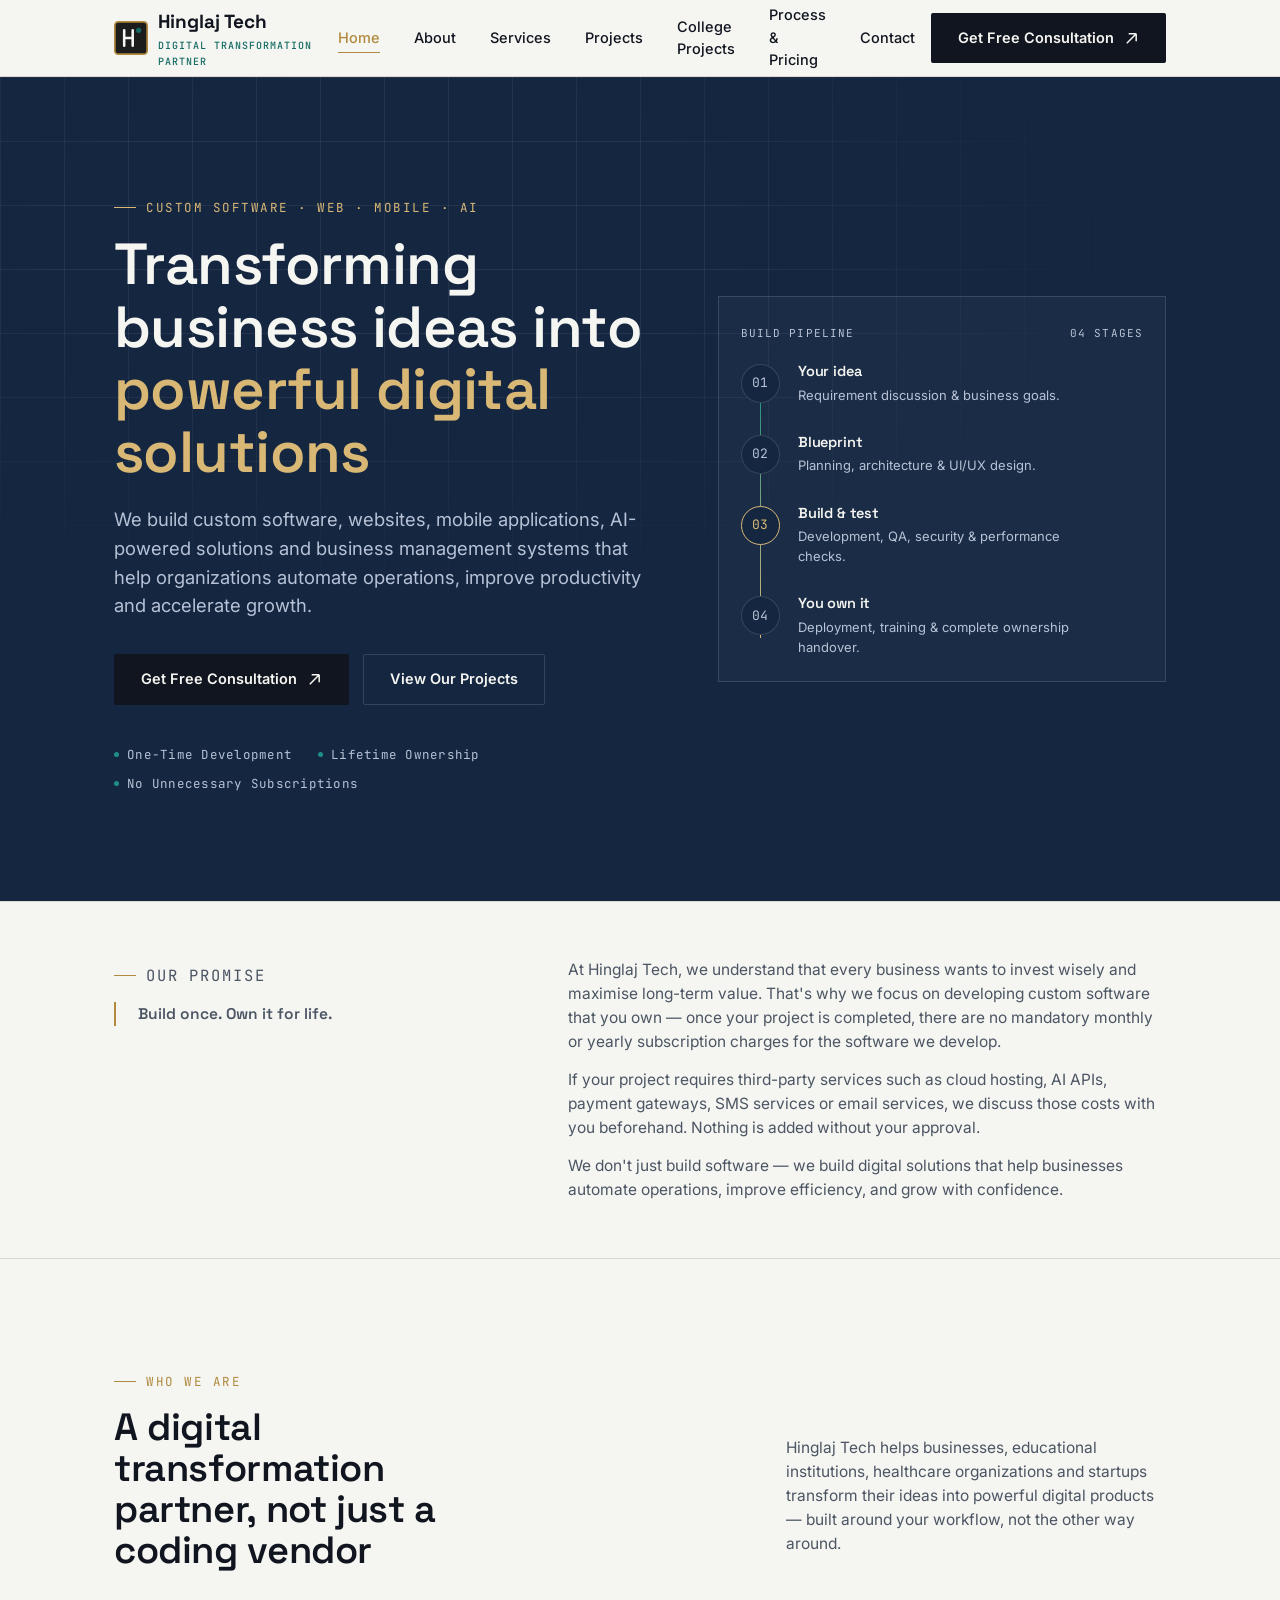
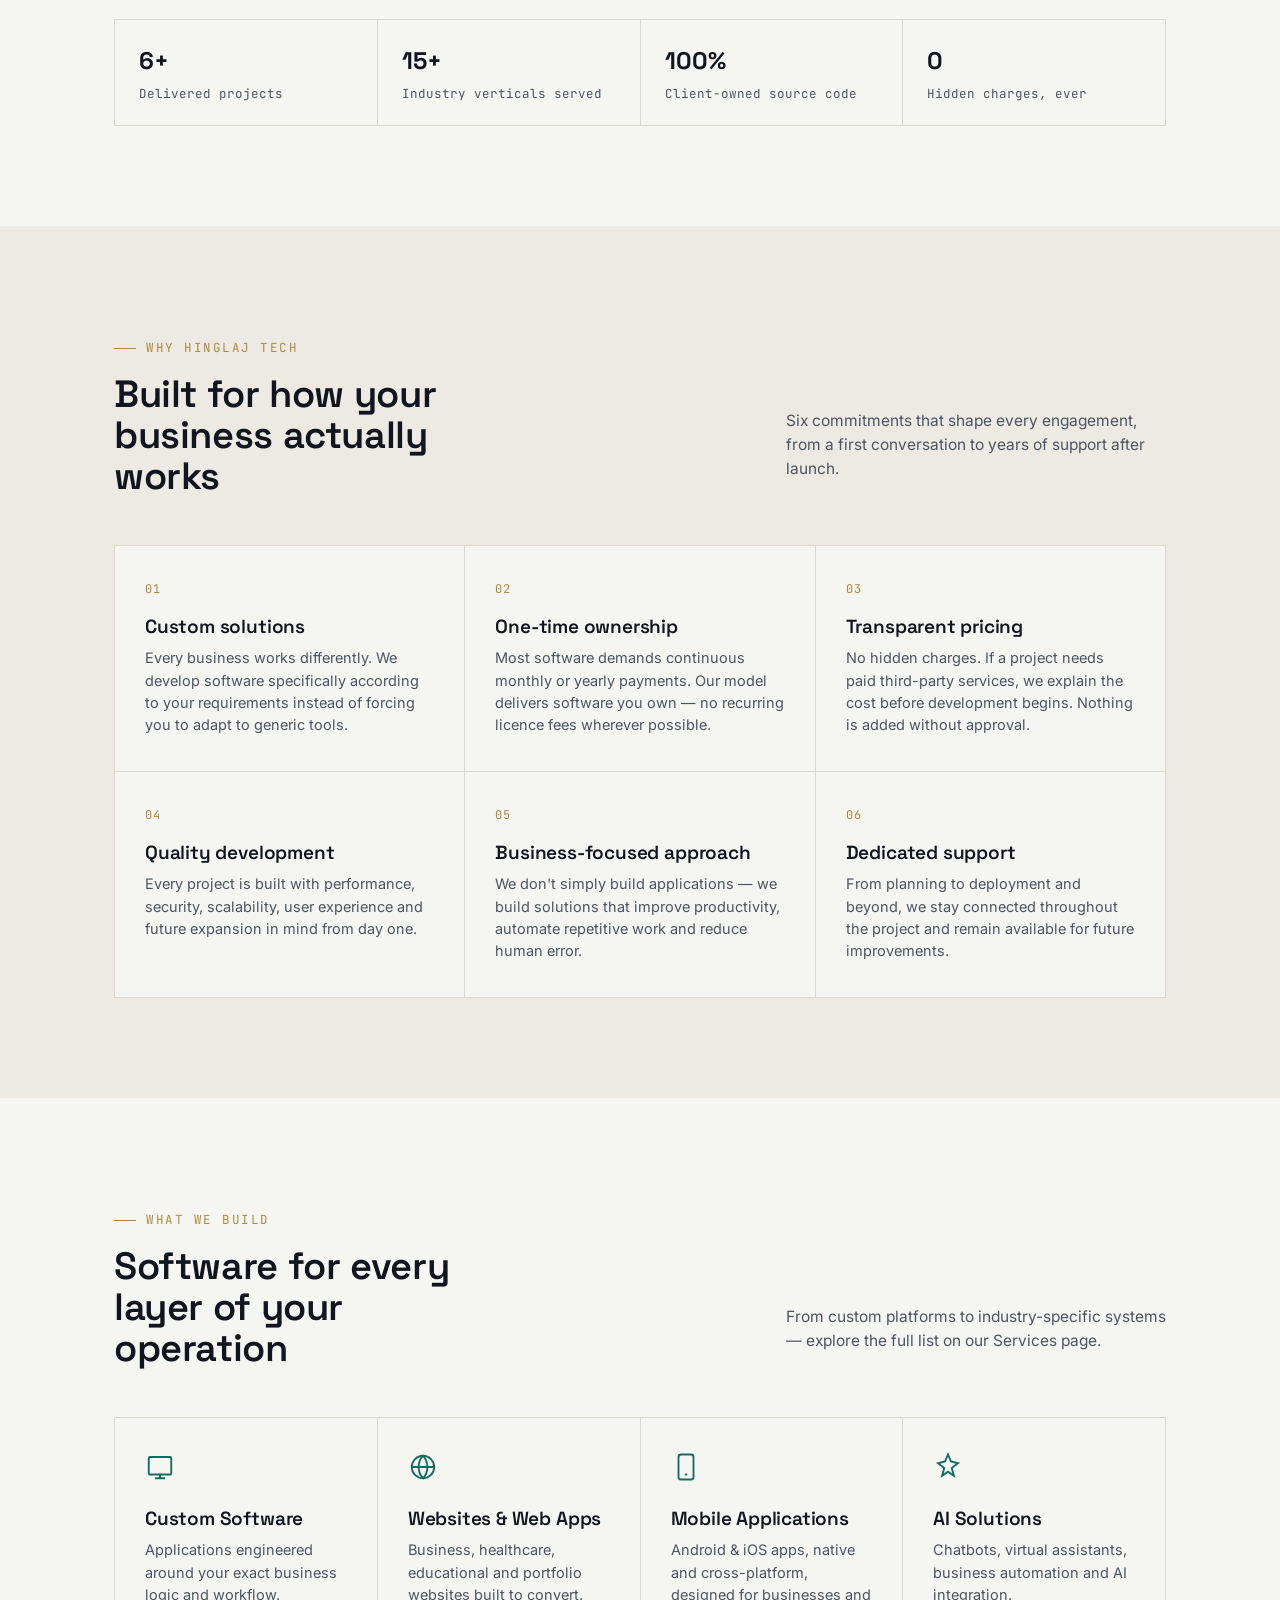
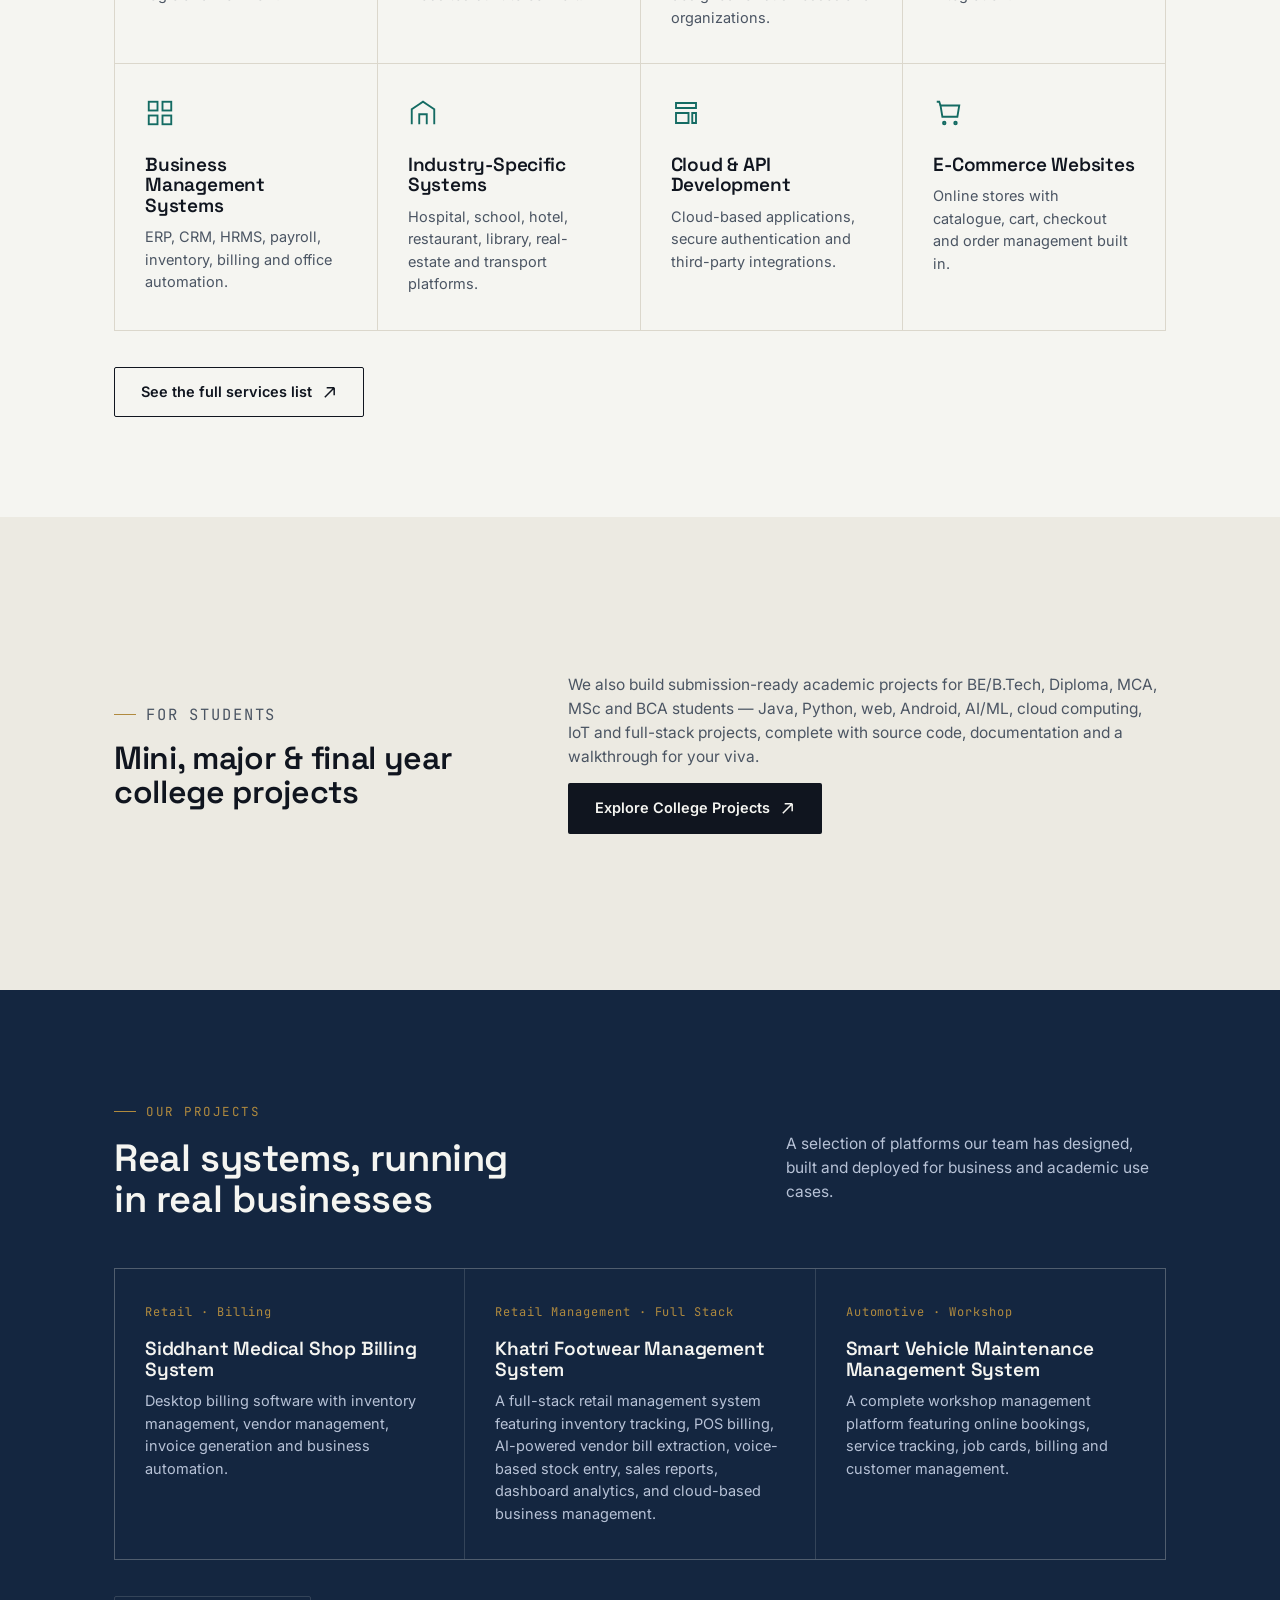
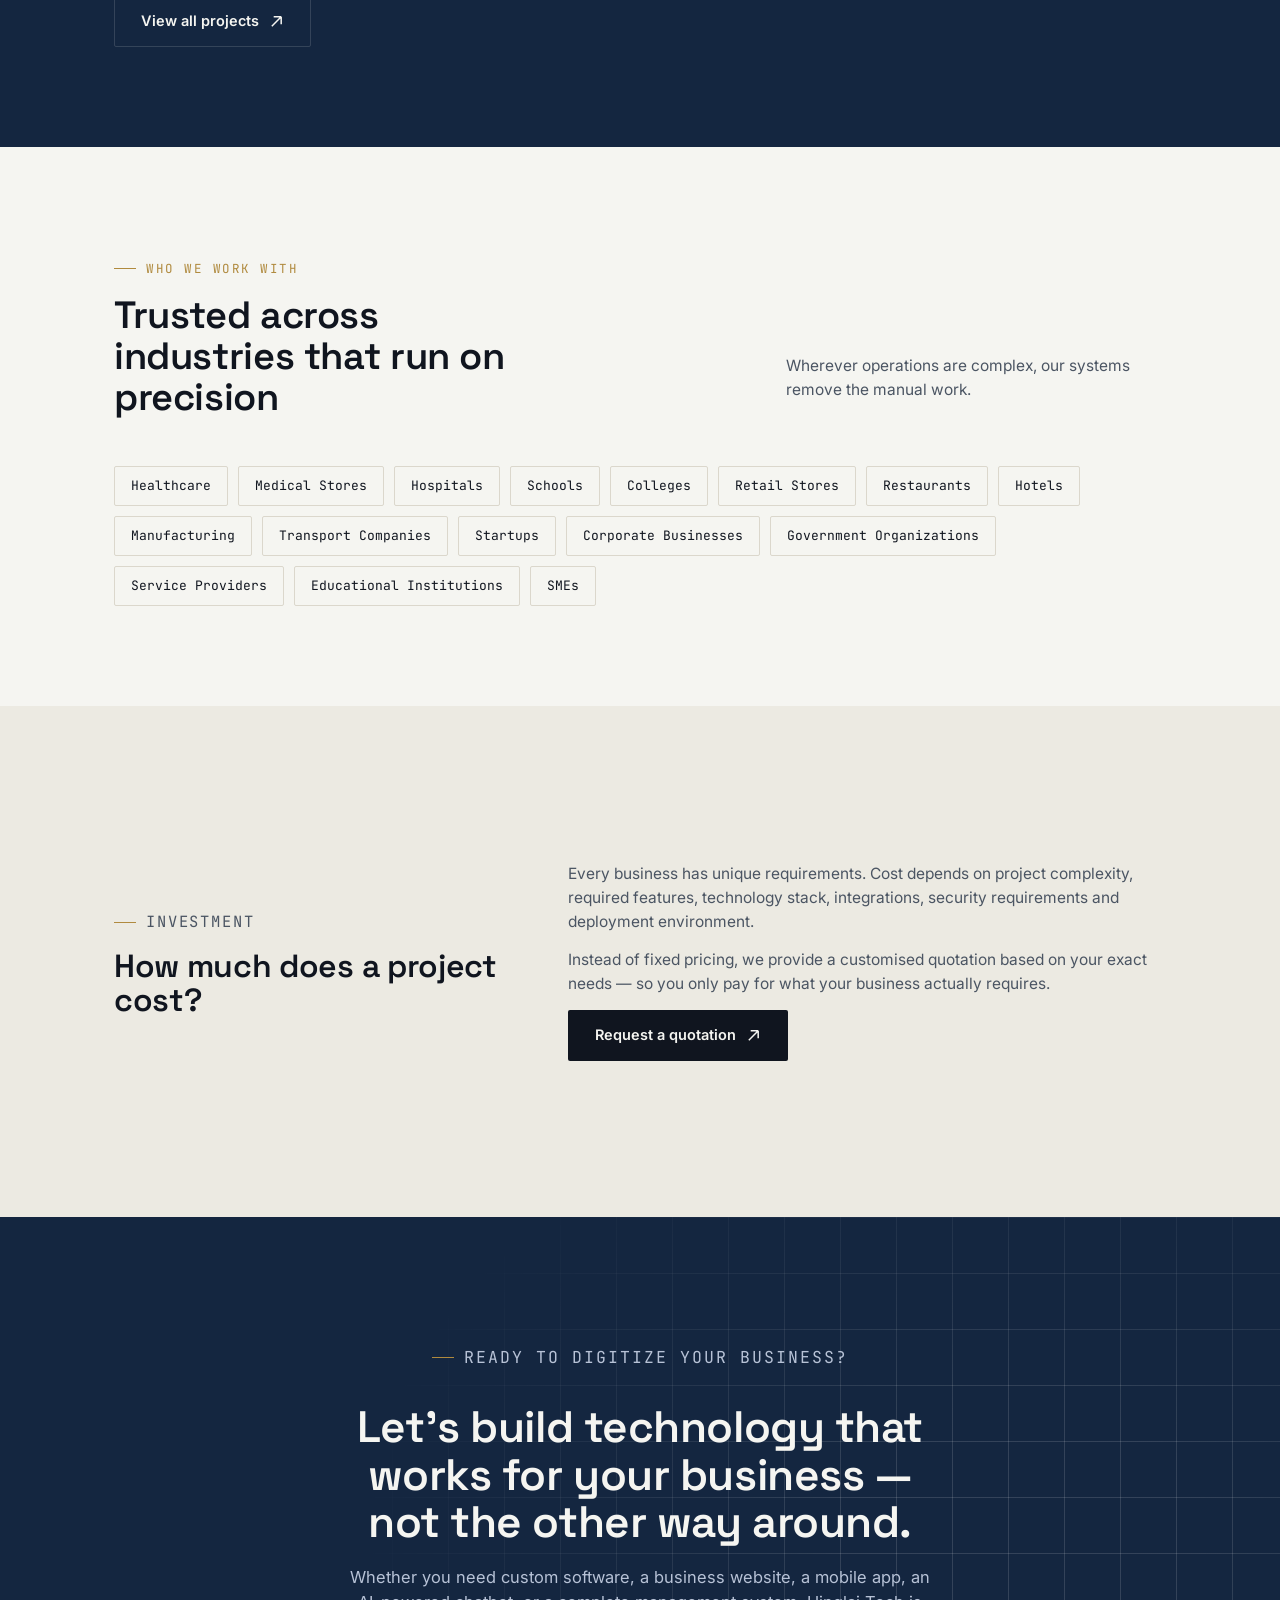
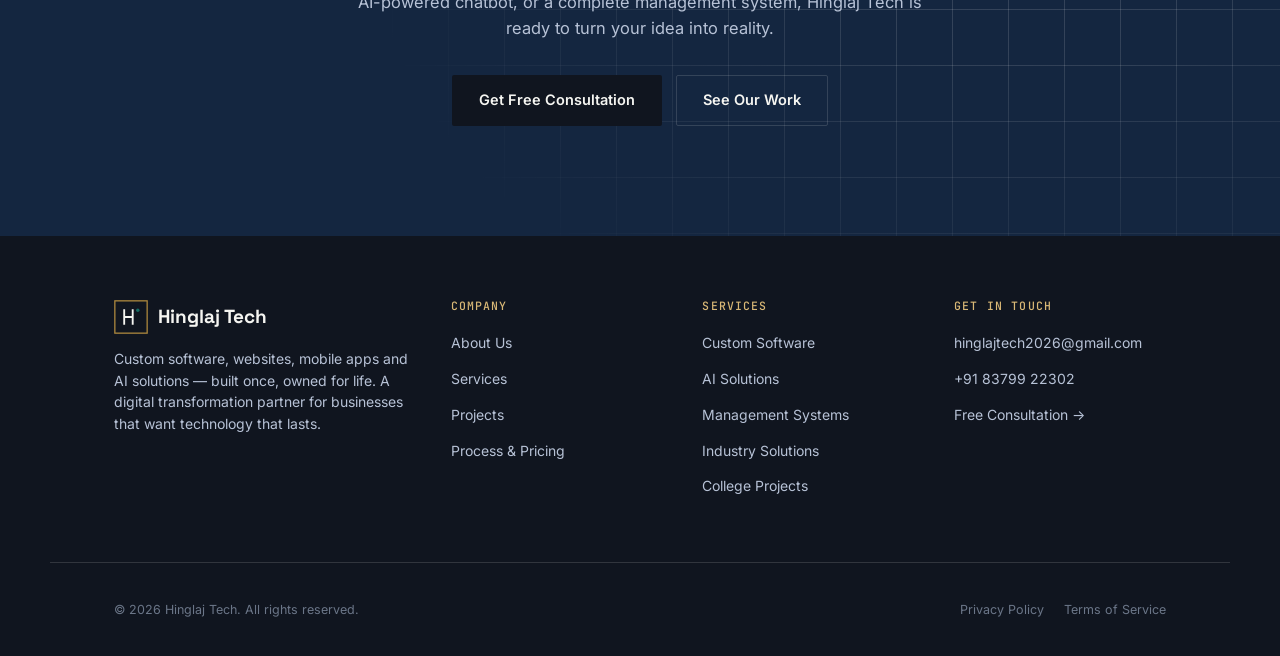
==== commit 8db93b82: "url change" ====
--- a/index.html
+++ b/index.html
@@ -6,7 +6,7 @@
 <title>Hinglaj Tech | Custom Software, Web &amp; AI Development Company</title>
 <meta name="description" content="Hinglaj Tech builds custom software, websites, mobile apps, AI solutions and business management systems. One-time development, lifetime ownership — no unnecessary subscriptions.">
 <meta name="keywords" content="custom software development, business management system, ERP CRM HRMS, hospital management system, school management system, AI chatbot development, website development company India">
-<link rel="canonical" href="https://www.hinglajtech.com/">
+<link rel="canonical" href="https://hinglaj-tech.vercel.app/">
 <meta name="robots" content="index, follow">
 <meta name="theme-color" content="#142640">
 
@@ -15,8 +15,8 @@
 <meta property="og:site_name" content="Hinglaj Tech">
 <meta property="og:title" content="Hinglaj Tech | Custom Software, Web &amp; AI Development Company">
 <meta property="og:description" content="Custom software, websites, mobile apps, AI solutions and business management systems — built once, owned for life.">
-<meta property="og:url" content="https://www.hinglajtech.com/">
-<meta property="og:image" content="https://www.hinglajtech.com/assets/img/og-cover.jpg">
+<meta property="og:url" content="https://hinglaj-tech.vercel.app/">
+<meta property="og:image" content="https://hinglaj-tech.vercel.app/assets/img/og-cover.jpg">
 <meta name="twitter:card" content="summary_large_image">
 <meta name="twitter:title" content="Hinglaj Tech | Custom Software, Web &amp; AI Development Company">
 <meta name="twitter:description" content="Custom software, websites, mobile apps, AI solutions and business management systems — built once, owned for life.">
@@ -31,13 +31,13 @@
   "@context": "https://schema.org",
   "@type": "LocalBusiness",
   "name": "Hinglaj Tech",
-  "url": "https://www.hinglajtech.com/",
+  "url": "https://hinglaj-tech.vercel.app/",
   "description": "Hinglaj Tech is a software development company building custom software, websites, mobile apps, AI solutions, business management systems and college projects for businesses, educational institutions, healthcare providers and students.",
   "email": "hinglajtech2026@gmail.com",
   "telephone": "+91-8379922302",
   "address": {
     "@type": "PostalAddress",
-    "streetAddress": "Shree Ram, Tupe Galli, Ramanandnagar",
+    "streetAddress": "Shree Ram Adarsh Colony (Tupe Galli) Ramanandnagar,",
     "addressRegion": "Maharashtra",
     "postalCode": "416308",
     "addressCountry": "IN"
--- a/assets/css/style.css
+++ b/assets/css/style.css
@@ -102,10 +102,13 @@
 /* ============ HEADER / NAV ============ */
 .site-header{
   position:sticky; top:0; z-index:500;
+  border-bottom:1px solid var(--line);
+}
+.site-header::before{
+  content:''; position:absolute; inset:0; z-index:-1;
   background:rgba(245,245,241,0.88);
   backdrop-filter:blur(10px);
   -webkit-backdrop-filter:blur(10px);
-  border-bottom:1px solid var(--line);
 }
 .nav{
   display:flex; align-items:center; justify-content:space-between;
